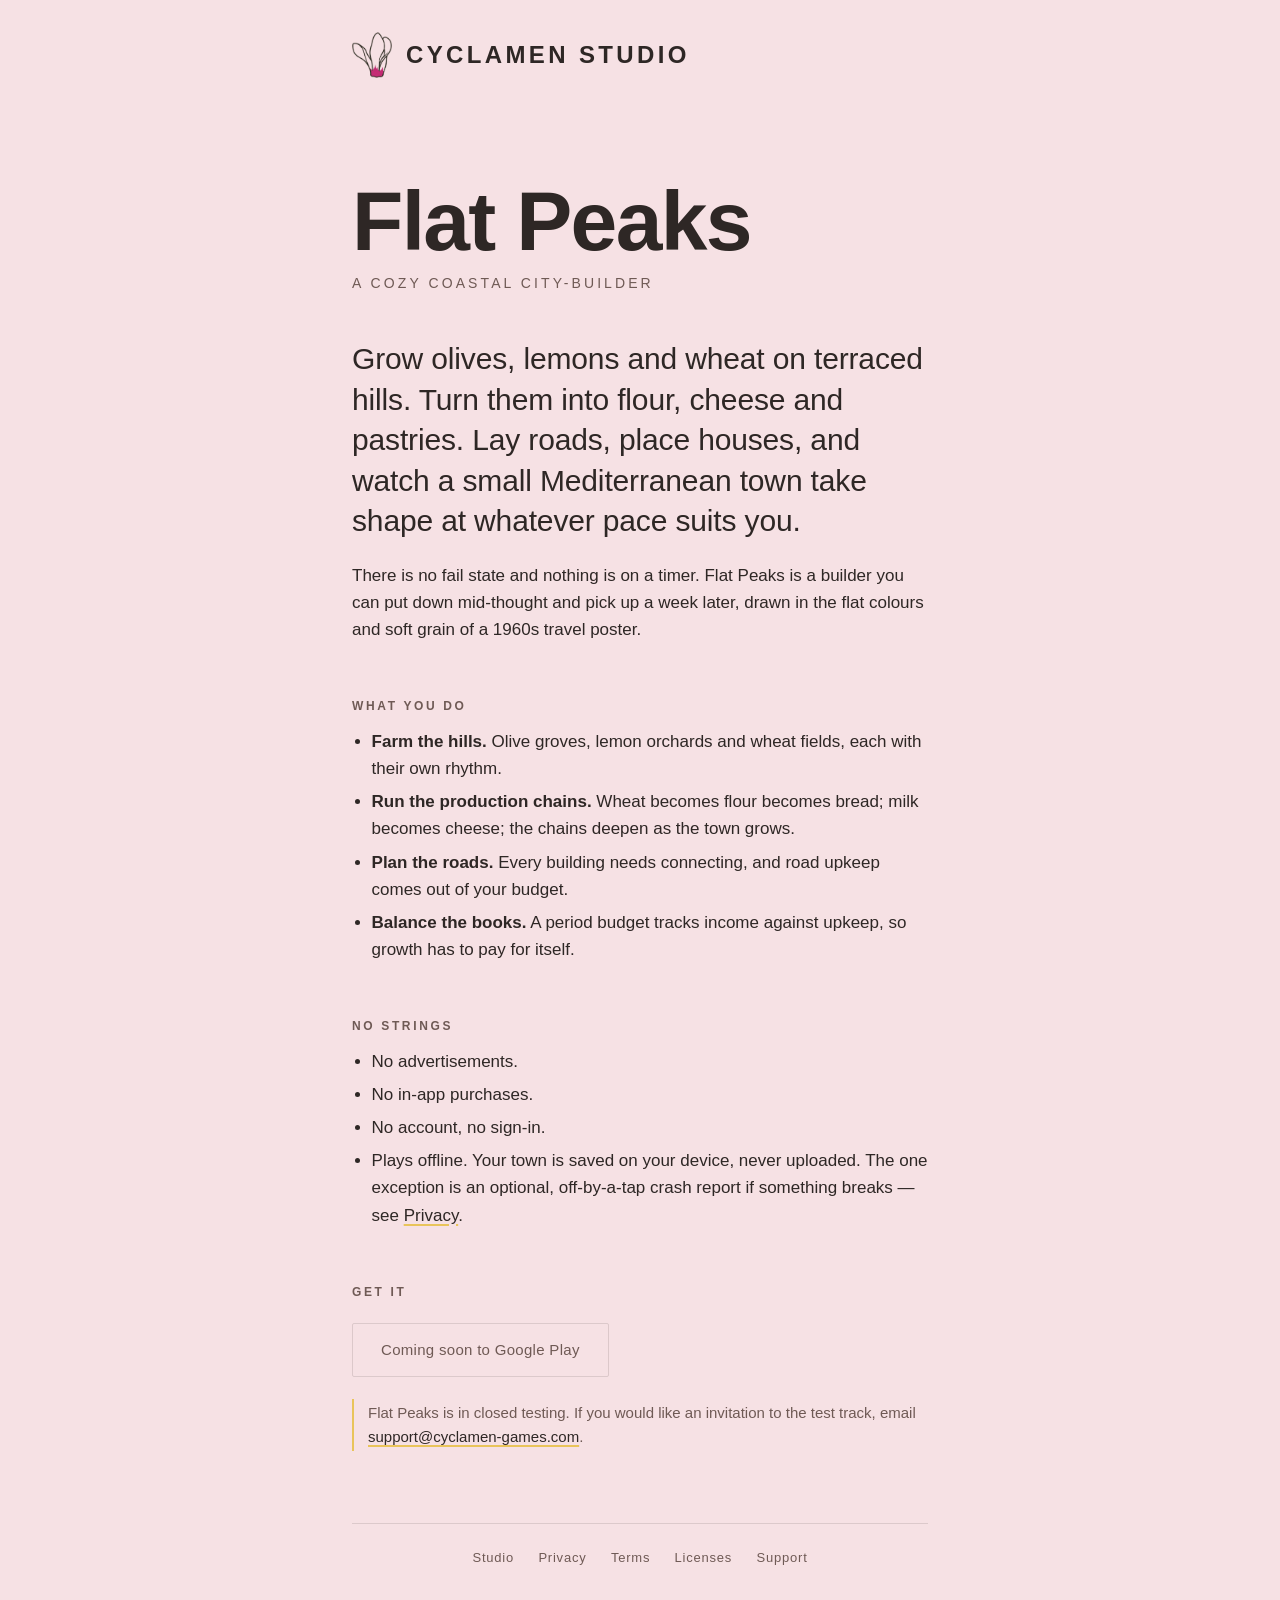
==== flat-peaks.html @ 8d291332 "Pinker dark theme and a dark-background version of the logo mark Dark paper moves from dusky rose #3" ====
<!DOCTYPE html>
<html lang="en">
<head>
<meta charset="utf-8">
<meta name="viewport" content="width=device-width, initial-scale=1">
<title>Flat Peaks | Cozy Mediterranean City-Builder</title>
<meta name="description" content="A calm Mediterranean city-builder. Grow olives and lemons, bake and press what they become, and lay out a coastal town at your own pace. No ads, no timers, plays offline.">
<meta property="og:title" content="Flat Peaks">
<meta property="og:description" content="A calm Mediterranean city-builder. No ads, no timers, plays offline.">
<meta property="og:type" content="website">
<meta property="og:url" content="https://cyclamen-games.com/flat-peaks.html">
<link rel="icon" href="/favicon.png" type="image/png">
<link rel="apple-touch-icon" href="/apple-touch-icon.png">
<link rel="stylesheet" href="style.css">
</head>
<body>

<main class="wrap">

  <header class="site-header">
    <a class="brand" href="/">
      <picture>
        <source srcset="/cyclamen-mark-dark.png" media="(prefers-color-scheme: dark)">
        <img class="brand-mark" src="/cyclamen-mark.png" alt="" width="40" height="46">
      </picture>
      <span class="brand-name">Cyclamen Studio</span>
    </a>
  </header>

  <h1 class="wordmark">Flat Peaks</h1>
  <p class="tagline">A cozy coastal city-builder</p>

  <p class="lede">
    Grow olives, lemons and wheat on terraced hills. Turn them into flour, cheese
    and pastries. Lay roads, place houses, and watch a small Mediterranean town
    take shape at whatever pace suits you.
  </p>

  <p>
    There is no fail state and nothing is on a timer. Flat Peaks is a builder you
    can put down mid-thought and pick up a week later, drawn in the flat colours
    and soft grain of a 1960s travel poster.
  </p>

  <h2>What you do</h2>
  <ul>
    <li><strong>Farm the hills.</strong> Olive groves, lemon orchards and wheat fields, each with their own rhythm.</li>
    <li><strong>Run the production chains.</strong> Wheat becomes flour becomes bread; milk becomes cheese; the chains deepen as the town grows.</li>
    <li><strong>Plan the roads.</strong> Every building needs connecting, and road upkeep comes out of your budget.</li>
    <li><strong>Balance the books.</strong> A period budget tracks income against upkeep, so growth has to pay for itself.</li>
  </ul>

  <h2>No strings</h2>
  <ul>
    <li>No advertisements.</li>
    <li>No in-app purchases.</li>
    <li>No account, no sign-in.</li>
    <li>Plays offline. Your town is saved on your device, never uploaded. The one exception is an optional, off-by-a-tap crash report if something breaks &mdash; see <a href="/privacy.html">Privacy</a>.</li>
  </ul>

  <h2>Get it</h2>
  <p>
    <span class="cta cta--soon">Coming soon to Google Play</span>
  </p>
  <p class="note">
    Flat Peaks is in closed testing. If you would like an invitation to the test
    track, email <a href="mailto:support@cyclamen-games.com">support@cyclamen-games.com</a>.
  </p>

  <hr>
  <p class="nav">
    <a href="/">Studio</a>
    <a href="/privacy.html">Privacy</a>
    <a href="/terms.html">Terms</a>
    <a href="/licenses.html">Licenses</a>
    <a href="/support.html">Support</a>
  </p>

</main>
</body>
</html>
---- style.css ----
:root {
  /* Blush paper, charcoal-brown ink, leaf green + pollen yellow accents. */
  --paper: #f6e1e4;
  --ink: #2e2725;
  --muted: #6f5a55;
  --green: #46663f;
  --yellow: #e9c45a;
  --hairline: rgba(46, 39, 37, 0.13);
  --measure: 36rem;
}

*, *::before, *::after { box-sizing: border-box; }

html { -webkit-text-size-adjust: 100%; }

::selection { background: var(--yellow); color: #2e2725; }

body {
  margin: 0;
  padding: 0 24px;
  background: var(--paper);
  color: var(--ink);
  font: 400 17px/1.6 -apple-system, BlinkMacSystemFont, "Segoe UI", "Inter",
        Helvetica, Arial, sans-serif;
  font-feature-settings: "kern", "liga";
}

/* Reading column, holds the site header + page content. */
.wrap {
  max-width: var(--measure);
  margin: 0 auto;
  padding: 32px 0 96px;
}

/* --- Persistent site header (small brand lockup, top left) --- */
.site-header {
  margin: 0 0 clamp(56px, 11vh, 96px);
}

.brand {
  display: inline-flex;
  align-items: center;
  gap: 14px;
  text-decoration: none;
  color: var(--ink);
}
.brand:hover { color: var(--green); text-decoration: none; }

.brand-mark {
  display: block;
  width: 40px;
  height: auto;
  flex-shrink: 0;
}

.brand-name {
  margin: 0;
  font-size: clamp(20px, 3.4vw, 24px);
  letter-spacing: 0.14em;
  text-transform: uppercase;
  font-weight: 700;
  line-height: 1;
}

/* --- Big page title (interior pages) --- */
.wordmark {
  margin: 0 0 10px;
  font-size: clamp(40px, 9vw, 84px);
  letter-spacing: -0.02em;
  line-height: 0.95;
  font-weight: 700;
  color: var(--ink);
}

.tagline {
  margin: 0 0 clamp(28px, 5vh, 48px);
  font-size: clamp(12px, 2.6vw, 14px);
  letter-spacing: 0.22em;
  text-transform: uppercase;
  color: var(--muted);
  font-weight: 500;
}

/* --- Body copy --- */
h2 {
  font-size: 12px;
  margin: 56px 0 14px;
  letter-spacing: 0.22em;
  text-transform: uppercase;
  color: var(--muted);
  font-weight: 600;
  line-height: 1.2;
}

p { margin: 0 0 18px; }
strong { font-weight: 600; color: var(--ink); }

a {
  color: var(--ink);
  text-decoration: underline;
  text-underline-offset: 3px;
  text-decoration-thickness: 2px;
  text-decoration-color: var(--yellow);
}
a:hover { text-decoration-color: var(--green); color: var(--green); }

ul { padding-left: 1.15em; margin: 0 0 18px; }
li { margin: 6px 0; }

.lede {
  font-size: clamp(22px, 3.2vw, 30px);
  line-height: 1.35;
  font-weight: 400;
  color: var(--ink);
  margin: 0 0 20px;
  letter-spacing: -0.005em;
}

.updated {
  font-size: 14px;
  color: var(--muted);
  margin: -6px 0 28px;
}

.cta {
  display: inline-block;
  margin: 10px 0 4px;
  padding: 14px 28px;
  background: var(--ink);
  color: var(--paper);
  text-decoration: none;
  letter-spacing: 0.02em;
  font-size: 15px;
  font-weight: 500;
  border-radius: 2px;
  border: 1px solid var(--ink);
}
.cta:hover {
  background: var(--green);
  border-color: var(--green);
  color: var(--paper);
  text-decoration: none;
}
.cta--soon {
  background: transparent;
  color: var(--muted);
  border-color: var(--hairline);
  cursor: default;
}
.cta--soon:hover {
  background: transparent;
  color: var(--muted);
  border-color: var(--hairline);
}

.note {
  color: var(--muted);
  font-size: 15px;
  border-left: 2px solid var(--yellow);
  padding: 2px 0 2px 14px;
  margin: 18px 0;
}

hr {
  border: 0;
  border-top: 1px solid var(--hairline);
  margin: 72px 0 24px;
}

/* --- Footer nav --- */
.nav {
  font-size: 13px;
  letter-spacing: 0.06em;
  text-align: center;
  color: var(--muted);
  margin: 0 0 10px;
}
.nav a {
  margin: 0 10px;
  white-space: nowrap;
  color: var(--muted);
  text-decoration: none;
}
.nav a:hover { color: var(--ink); }

.contact {
  text-align: center;
  font-size: 13px;
  color: var(--muted);
  margin: 0;
}
.contact a { color: var(--muted); text-decoration: none; }
.contact a:hover { color: var(--ink); }

/* --- Dark mode --- */
@media (prefers-color-scheme: dark) {
  :root:not([data-theme="light"]) {
    --paper: #5a2340;
    --ink: #f4e6e4;
    --muted: #c3a5a8;
    --green: #a7c793;
    --yellow: #e8c66a;
    --hairline: rgba(244, 230, 228, 0.14);
  }
  :root:not([data-theme="light"]) .cta {
    color: var(--paper);
    background: var(--ink);
    border-color: var(--ink);
  }
  :root:not([data-theme="light"]) .cta:hover {
    background: var(--green);
    border-color: var(--green);
    color: var(--paper);
  }
}
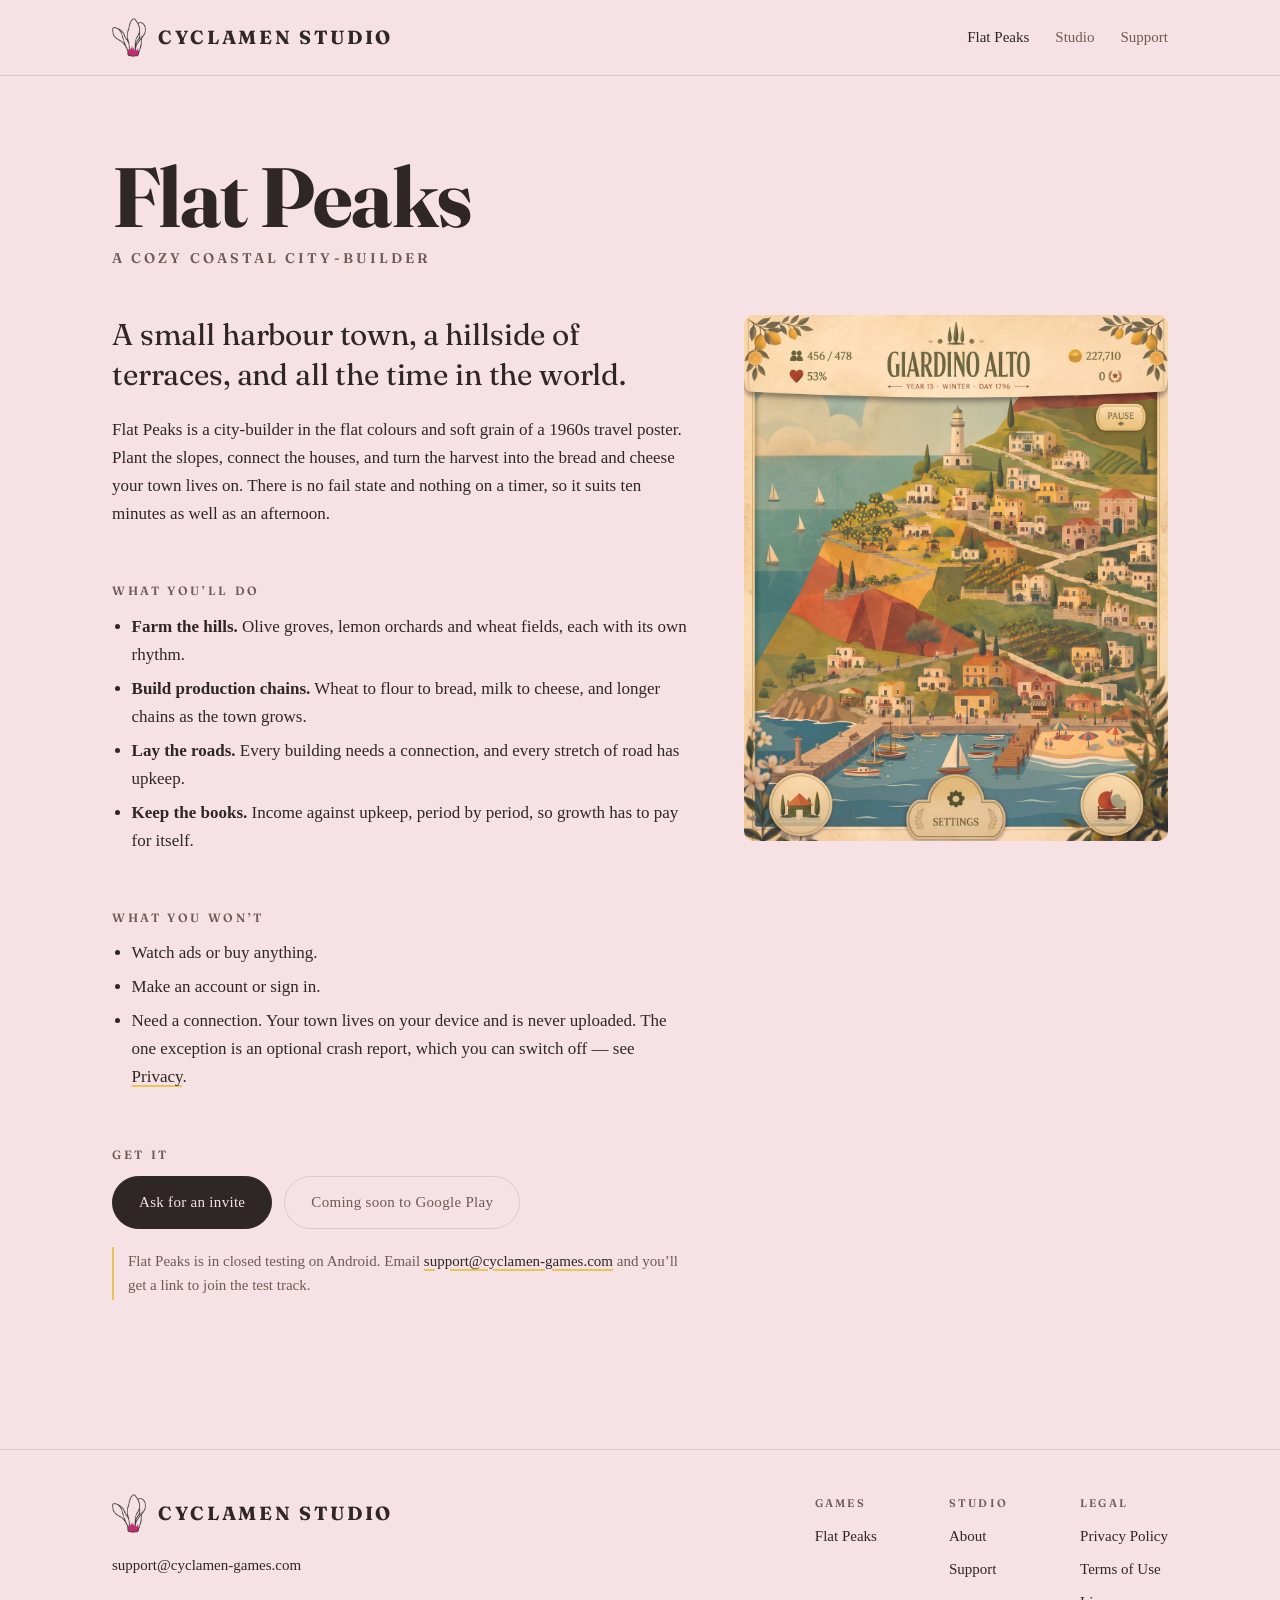
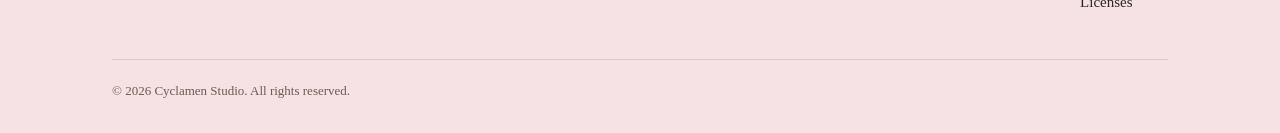
==== commit bf37a400: "Rewrite site copy and restructure around the game, Studio 42-style Home: big headline, a Flat Peaks " ====
--- a/flat-peaks.html
+++ b/flat-peaks.html
@@ -3,21 +3,22 @@
 <head>
 <meta charset="utf-8">
 <meta name="viewport" content="width=device-width, initial-scale=1">
-<title>Flat Peaks | Cozy Mediterranean City-Builder</title>
-<meta name="description" content="A calm Mediterranean city-builder. Grow olives and lemons, bake and press what they become, and lay out a coastal town at your own pace. No ads, no timers, plays offline.">
+<title>Flat Peaks | A cozy coastal city-builder</title>
+<meta name="description" content="Flat Peaks is a cozy city-builder on a Mediterranean coast. Terrace the hills, run the production chains, and grow a harbour town at your own pace. No ads, nothing to buy, plays offline.">
 <meta property="og:title" content="Flat Peaks">
-<meta property="og:description" content="A calm Mediterranean city-builder. No ads, no timers, plays offline.">
+<meta property="og:description" content="A cozy coastal city-builder in the colours of a 1960s travel poster. No ads, nothing to buy, plays offline.">
 <meta property="og:type" content="website">
 <meta property="og:url" content="https://cyclamen-games.com/flat-peaks.html">
+<meta property="og:image" content="https://cyclamen-games.com/images/flat-peaks-og.jpg">
+<meta name="twitter:card" content="summary_large_image">
 <link rel="icon" href="/favicon.png" type="image/png">
 <link rel="apple-touch-icon" href="/apple-touch-icon.png">
 <link rel="stylesheet" href="style.css">
 </head>
 <body>
 
-<main class="wrap">
-
-  <header class="site-header">
+<header class="site-header">
+  <div class="container">
     <a class="brand" href="/">
       <picture>
         <source srcset="/cyclamen-mark-dark.png" media="(prefers-color-scheme: dark)">
@@ -25,57 +26,107 @@
       </picture>
       <span class="brand-name">Cyclamen Studio</span>
     </a>
-  </header>
+    <nav class="top-nav" aria-label="Main">
+      <a href="/flat-peaks.html" aria-current="page">Flat Peaks</a>
+      <a href="/#studio">Studio</a>
+      <a href="/support.html">Support</a>
+    </nav>
+  </div>
+</header>
+
+<main class="wrap">
 
   <h1 class="wordmark">Flat Peaks</h1>
   <p class="tagline">A cozy coastal city-builder</p>
 
-  <p class="lede">
-    Grow olives, lemons and wheat on terraced hills. Turn them into flour, cheese
-    and pastries. Lay roads, place houses, and watch a small Mediterranean town
-    take shape at whatever pace suits you.
-  </p>
+  <div class="game-page">
+    <figure class="art">
+      <img src="/images/flat-peaks.jpg" width="1200" height="1490"
+           alt="A hillside town in Flat Peaks: whitewashed houses and lemon groves on terraced slopes, a lighthouse above, and a harbour with sailing boats below, drawn like a vintage travel poster.">
+    </figure>
 
-  <p>
-    There is no fail state and nothing is on a timer. Flat Peaks is a builder you
-    can put down mid-thought and pick up a week later, drawn in the flat colours
-    and soft grain of a 1960s travel poster.
-  </p>
+    <div class="copy">
+      <p class="lede">
+        A small harbour town, a hillside of terraces, and all the time in the world.
+      </p>
 
-  <h2>What you do</h2>
-  <ul>
-    <li><strong>Farm the hills.</strong> Olive groves, lemon orchards and wheat fields, each with their own rhythm.</li>
-    <li><strong>Run the production chains.</strong> Wheat becomes flour becomes bread; milk becomes cheese; the chains deepen as the town grows.</li>
-    <li><strong>Plan the roads.</strong> Every building needs connecting, and road upkeep comes out of your budget.</li>
-    <li><strong>Balance the books.</strong> A period budget tracks income against upkeep, so growth has to pay for itself.</li>
-  </ul>
+      <p>
+        Flat Peaks is a city-builder in the flat colours and soft grain of a 1960s
+        travel poster. Plant the slopes, connect the houses, and turn the harvest into
+        the bread and cheese your town lives on. There is no fail state and nothing on
+        a timer, so it suits ten minutes as well as an afternoon.
+      </p>
 
-  <h2>No strings</h2>
-  <ul>
-    <li>No advertisements.</li>
-    <li>No in-app purchases.</li>
-    <li>No account, no sign-in.</li>
-    <li>Plays offline. Your town is saved on your device, never uploaded. The one exception is an optional, off-by-a-tap crash report if something breaks &mdash; see <a href="/privacy.html">Privacy</a>.</li>
-  </ul>
+      <h2>What you&rsquo;ll do</h2>
+      <ul>
+        <li><strong>Farm the hills.</strong> Olive groves, lemon orchards and wheat fields, each with its own rhythm.</li>
+        <li><strong>Build production chains.</strong> Wheat to flour to bread, milk to cheese, and longer chains as the town grows.</li>
+        <li><strong>Lay the roads.</strong> Every building needs a connection, and every stretch of road has upkeep.</li>
+        <li><strong>Keep the books.</strong> Income against upkeep, period by period, so growth has to pay for itself.</li>
+      </ul>
 
-  <h2>Get it</h2>
-  <p>
-    <span class="cta cta--soon">Coming soon to Google Play</span>
-  </p>
-  <p class="note">
-    Flat Peaks is in closed testing. If you would like an invitation to the test
-    track, email <a href="mailto:support@cyclamen-games.com">support@cyclamen-games.com</a>.
-  </p>
+      <h2>What you won&rsquo;t</h2>
+      <ul>
+        <li>Watch ads or buy anything.</li>
+        <li>Make an account or sign in.</li>
+        <li>Need a connection. Your town lives on your device and is never uploaded. The one exception is an optional crash report, which you can switch off &mdash; see <a href="/privacy.html">Privacy</a>.</li>
+      </ul>
 
-  <hr>
-  <p class="nav">
-    <a href="/">Studio</a>
-    <a href="/privacy.html">Privacy</a>
-    <a href="/terms.html">Terms</a>
-    <a href="/licenses.html">Licenses</a>
-    <a href="/support.html">Support</a>
-  </p>
+      <h2>Get it</h2>
+      <p class="actions">
+        <a class="cta" href="mailto:support@cyclamen-games.com?subject=Flat%20Peaks%20test%20invite">Ask for an invite</a>
+        <span class="cta cta--soon">Coming soon to Google Play</span>
+      </p>
+      <p class="note">
+        Flat Peaks is in closed testing on Android. Email
+        <a href="mailto:support@cyclamen-games.com">support@cyclamen-games.com</a>
+        and you&rsquo;ll get a link to join the test track.
+      </p>
+
+    </div>
+  </div>
 
 </main>
+
+<footer class="site-footer">
+  <div class="container footer-top">
+    <div class="footer-brand">
+      <a class="brand" href="/">
+        <picture>
+          <source srcset="/cyclamen-mark-dark.png" media="(prefers-color-scheme: dark)">
+          <img class="brand-mark" src="/cyclamen-mark.png" alt="" width="40" height="46">
+        </picture>
+        <span class="brand-name">Cyclamen Studio</span>
+      </a>
+      <p><a href="mailto:support@cyclamen-games.com">support@cyclamen-games.com</a></p>
+    </div>
+    <div class="footer-cols">
+      <div>
+        <h4>Games</h4>
+        <ul>
+          <li><a href="/flat-peaks.html">Flat Peaks</a></li>
+        </ul>
+      </div>
+      <div>
+        <h4>Studio</h4>
+        <ul>
+          <li><a href="/#studio">About</a></li>
+          <li><a href="/support.html">Support</a></li>
+        </ul>
+      </div>
+      <div>
+        <h4>Legal</h4>
+        <ul>
+          <li><a href="/privacy.html">Privacy Policy</a></li>
+          <li><a href="/terms.html">Terms of Use</a></li>
+          <li><a href="/licenses.html">Licenses</a></li>
+        </ul>
+      </div>
+    </div>
+  </div>
+  <div class="container footer-bottom">
+    <p>&copy; 2026 Cyclamen Studio. All rights reserved.</p>
+  </div>
+</footer>
 </body>
 </html>
--- a/style.css
+++ b/style.css
@@ -1,46 +1,96 @@
+/* Self-hosted (SIL OFL, see fonts/): Fraunces for display, Libre Caslon Text for reading. */
+@font-face {
+  font-family: "Fraunces";
+  src: url("/fonts/fraunces-latin.woff2") format("woff2");
+  font-weight: 400 700;
+  font-style: normal;
+  font-display: swap;
+}
+@font-face {
+  font-family: "Fraunces";
+  src: url("/fonts/fraunces-italic-latin.woff2") format("woff2");
+  font-weight: 400 700;
+  font-style: italic;
+  font-display: swap;
+}
+@font-face {
+  font-family: "Libre Caslon Text";
+  src: url("/fonts/libre-caslon-text-400-latin.woff2") format("woff2");
+  font-weight: 400;
+  font-style: normal;
+  font-display: swap;
+}
+@font-face {
+  font-family: "Libre Caslon Text";
+  src: url("/fonts/libre-caslon-text-700-latin.woff2") format("woff2");
+  font-weight: 700;
+  font-style: normal;
+  font-display: swap;
+}
+
 :root {
   /* Blush paper, charcoal-brown ink, leaf green + pollen yellow accents. */
   --paper: #f6e1e4;
+  --band: #f0d2d8;
   --ink: #2e2725;
   --muted: #6f5a55;
   --green: #46663f;
   --yellow: #e9c45a;
   --hairline: rgba(46, 39, 37, 0.13);
+  /* The game card stays dark in both themes, like a framed print. */
+  --card: #2e2725;
+  --card-ink: #f6e1e4;
+  --card-muted: #cdb5b3;
+  --card-line: rgba(246, 225, 228, 0.28);
+  --page: 66rem;
   --measure: 36rem;
+  --display: "Fraunces", Georgia, "Times New Roman", serif;
+  --text: "Libre Caslon Text", Georgia, "Times New Roman", serif;
 }
 
 *, *::before, *::after { box-sizing: border-box; }
 
-html { -webkit-text-size-adjust: 100%; }
+html { -webkit-text-size-adjust: 100%; scroll-behavior: smooth; }
 
 ::selection { background: var(--yellow); color: #2e2725; }
 
 body {
   margin: 0;
-  padding: 0 24px;
   background: var(--paper);
   color: var(--ink);
-  font: 400 17px/1.6 -apple-system, BlinkMacSystemFont, "Segoe UI", "Inter",
-        Helvetica, Arial, sans-serif;
-  font-feature-settings: "kern", "liga";
-}
-
-/* Reading column, holds the site header + page content. */
+  font: 400 17px/1.65 var(--text);
+  font-feature-settings: "kern", "liga", "onum";
+}
+
+img { max-width: 100%; height: auto; }
+
+/* Page-width container; text pages keep their children to a reading measure. */
+.container,
 .wrap {
-  max-width: var(--measure);
+  max-width: calc(var(--page) + 48px);
   margin: 0 auto;
-  padding: 32px 0 96px;
-}
-
-/* --- Persistent site header (small brand lockup, top left) --- */
-.site-header {
-  margin: 0 0 clamp(56px, 11vh, 96px);
+  padding-left: 24px;
+  padding-right: 24px;
+}
+.wrap { padding-top: clamp(48px, 9vh, 88px); padding-bottom: 32px; }
+.wrap > * { max-width: var(--measure); }
+
+/* --- Site header: brand left, nav right --- */
+.site-header { border-bottom: 1px solid var(--hairline); }
+.site-header .container {
+  display: flex;
+  flex-wrap: wrap;
+  align-items: center;
+  justify-content: space-between;
+  gap: 12px 24px;
+  padding-top: 18px;
+  padding-bottom: 18px;
 }
 
 .brand {
   display: inline-flex;
   align-items: center;
-  gap: 14px;
+  gap: 12px;
   text-decoration: none;
   color: var(--ink);
 }
@@ -48,22 +98,168 @@
 
 .brand-mark {
   display: block;
-  width: 40px;
+  width: 34px;
   height: auto;
   flex-shrink: 0;
 }
 
 .brand-name {
   margin: 0;
-  font-size: clamp(20px, 3.4vw, 24px);
+  font-family: var(--display);
+  font-size: 19px;
   letter-spacing: 0.14em;
   text-transform: uppercase;
   font-weight: 700;
   line-height: 1;
 }
 
+.top-nav {
+  display: flex;
+  flex-wrap: wrap;
+  gap: 4px 26px;
+  font-size: 15px;
+}
+.top-nav a { color: var(--muted); text-decoration: none; }
+.top-nav a:hover,
+.top-nav a[aria-current="page"] { color: var(--ink); }
+
+/* --- Home: hero --- */
+.hero {
+  padding-top: clamp(64px, 13vh, 128px);
+  padding-bottom: clamp(56px, 10vh, 104px);
+}
+.hero h1 {
+  margin: 0;
+  max-width: 17ch;
+  font-family: var(--display);
+  font-weight: 400;
+  font-size: clamp(44px, 7.4vw, 92px);
+  line-height: 1.02;
+  letter-spacing: -0.02em;
+}
+.hero em { font-style: italic; color: var(--green); }
+
+/* --- Section heads --- */
+.section-head {
+  display: flex;
+  align-items: baseline;
+  justify-content: space-between;
+  border-top: 1px solid var(--ink);
+  padding-top: 16px;
+  margin-bottom: 28px;
+}
+.section-head h2 { margin: 0; }
+.section-head .count {
+  font-family: var(--display);
+  font-size: 22px;
+  color: var(--muted);
+}
+
+h2.section-title {
+  margin: 0 0 18px;
+  font-family: var(--display);
+  font-weight: 400;
+  font-size: clamp(32px, 4.4vw, 46px);
+  line-height: 1.1;
+  letter-spacing: -0.01em;
+  text-transform: none;
+  color: var(--ink);
+}
+
+/* --- Game card --- */
+.game-card {
+  display: grid;
+  grid-template-columns: minmax(0, 1.25fr) minmax(0, 1fr);
+  background: var(--card);
+  color: var(--card-ink);
+  border-radius: 14px;
+  overflow: hidden;
+}
+.game-art { display: block; min-height: 100%; }
+.game-art img {
+  display: block;
+  width: 100%;
+  height: 100%;
+  object-fit: cover;
+}
+.game-body {
+  padding: clamp(24px, 3.4vw, 40px);
+  display: flex;
+  flex-direction: column;
+  justify-content: center;
+}
+.game-title {
+  display: flex;
+  flex-wrap: wrap;
+  align-items: center;
+  justify-content: space-between;
+  gap: 10px 16px;
+  margin-bottom: 14px;
+}
+.game-title h3 {
+  margin: 0;
+  font-family: var(--display);
+  font-weight: 500;
+  font-size: clamp(30px, 3.6vw, 40px);
+  line-height: 1;
+  color: var(--card-ink);
+}
+.game-body p { margin: 0 0 14px; }
+.game-meta {
+  font-size: 14px;
+  color: var(--card-muted);
+}
+.game-body .actions { margin: 14px 0 0; }
+
+.badge {
+  display: inline-block;
+  padding: 5px 12px 4px;
+  border-radius: 999px;
+  background: var(--yellow);
+  color: #2e2725;
+  font-family: var(--display);
+  font-size: 11px;
+  font-weight: 600;
+  letter-spacing: 0.16em;
+  text-transform: uppercase;
+  white-space: nowrap;
+}
+
+/* --- Studio band --- */
+.band {
+  background: var(--band);
+  margin-top: clamp(72px, 12vh, 120px);
+  padding: clamp(56px, 10vh, 104px) 0;
+}
+.split {
+  display: grid;
+  grid-template-columns: minmax(0, 1fr) minmax(0, 1fr);
+  gap: 24px 48px;
+}
+.split p { margin: 0 0 18px; }
+
+/* --- Contact blocks --- */
+.contacts {
+  display: grid;
+  grid-template-columns: repeat(3, minmax(0, 1fr));
+  gap: 32px 40px;
+  padding-top: clamp(64px, 11vh, 112px);
+  padding-bottom: clamp(24px, 4vh, 40px);
+}
+.contacts > div { border-top: 1px solid var(--ink); padding-top: 18px; }
+.contacts h3 {
+  margin: 0 0 8px;
+  font-family: var(--display);
+  font-weight: 400;
+  font-size: 26px;
+  line-height: 1.15;
+}
+.contacts p { margin: 0 0 14px; font-size: 16px; color: var(--muted); }
+.contacts .link { font-size: 16px; }
+
 /* --- Big page title (interior pages) --- */
 .wordmark {
+  font-family: var(--display);
   margin: 0 0 10px;
   font-size: clamp(40px, 9vw, 84px);
   letter-spacing: -0.02em;
@@ -73,16 +269,43 @@
 }
 
 .tagline {
+  font-family: var(--display);
   margin: 0 0 clamp(28px, 5vh, 48px);
   font-size: clamp(12px, 2.6vw, 14px);
   letter-spacing: 0.22em;
   text-transform: uppercase;
   color: var(--muted);
-  font-weight: 500;
+  font-weight: 600;
+}
+
+/* Game page: copy beside the artwork on wide screens, artwork first on narrow. */
+.wrap > .game-page { max-width: none; }
+.game-page .copy { max-width: var(--measure); }
+.art { margin: 0 0 clamp(32px, 6vh, 56px); }
+.art img {
+  display: block;
+  width: 100%;
+  border-radius: 10px;
+}
+@media (min-width: 900px) {
+  .game-page {
+    display: grid;
+    grid-template-columns: minmax(0, var(--measure)) minmax(0, 1fr);
+    gap: 56px;
+    align-items: start;
+  }
+  .game-page .art {
+    grid-column: 2;
+    grid-row: 1;
+    position: sticky;
+    top: 24px;
+  }
+  .game-page .copy { grid-column: 1; grid-row: 1; }
 }
 
 /* --- Body copy --- */
 h2 {
+  font-family: var(--display);
   font-size: 12px;
   margin: 56px 0 14px;
   letter-spacing: 0.22em;
@@ -93,7 +316,7 @@
 }
 
 p { margin: 0 0 18px; }
-strong { font-weight: 600; color: var(--ink); }
+strong { font-weight: 700; color: var(--ink); }
 
 a {
   color: var(--ink);
@@ -108,6 +331,7 @@
 li { margin: 6px 0; }
 
 .lede {
+  font-family: var(--display);
   font-size: clamp(22px, 3.2vw, 30px);
   line-height: 1.35;
   font-weight: 400;
@@ -122,35 +346,51 @@
   margin: -6px 0 28px;
 }
 
+/* --- Buttons --- */
+.actions { display: flex; flex-wrap: wrap; gap: 12px; }
+
 .cta {
   display: inline-block;
   margin: 10px 0 4px;
-  padding: 14px 28px;
+  padding: 13px 26px;
   background: var(--ink);
   color: var(--paper);
   text-decoration: none;
   letter-spacing: 0.02em;
   font-size: 15px;
-  font-weight: 500;
-  border-radius: 2px;
+  border-radius: 999px;
   border: 1px solid var(--ink);
 }
+.actions .cta { margin: 0; }
 .cta:hover {
   background: var(--green);
   border-color: var(--green);
   color: var(--paper);
   text-decoration: none;
 }
-.cta--soon {
+.cta--soon,
+.cta--soon:hover {
   background: transparent;
   color: var(--muted);
   border-color: var(--hairline);
   cursor: default;
 }
-.cta--soon:hover {
+
+/* Buttons on the dark game card. */
+.game-card .cta {
+  background: var(--yellow);
+  border-color: var(--yellow);
+  color: #2e2725;
+}
+.game-card .cta--ghost {
   background: transparent;
-  color: var(--muted);
-  border-color: var(--hairline);
+  border-color: var(--card-line);
+  color: var(--card-ink);
+}
+.game-card .cta:hover {
+  background: #a7c793;
+  border-color: #a7c793;
+  color: #2e2725;
 }
 
 .note {
@@ -161,55 +401,68 @@
   margin: 18px 0;
 }
 
-hr {
-  border: 0;
+/* --- Site footer --- */
+.site-footer {
   border-top: 1px solid var(--hairline);
-  margin: 72px 0 24px;
-}
-
-/* --- Footer nav --- */
-.nav {
+  margin-top: clamp(64px, 11vh, 112px);
+  font-size: 15px;
+}
+.footer-top {
+  display: flex;
+  flex-wrap: wrap;
+  justify-content: space-between;
+  gap: 32px 48px;
+  padding-top: 44px;
+  padding-bottom: 36px;
+}
+.footer-brand p { margin: 12px 0 0; }
+.footer-cols {
+  display: flex;
+  flex-wrap: wrap;
+  gap: 28px 72px;
+}
+.footer-cols h4 {
+  margin: 0 0 12px;
+  font-family: var(--display);
+  font-size: 11px;
+  font-weight: 600;
+  letter-spacing: 0.2em;
+  text-transform: uppercase;
+  color: var(--muted);
+}
+.footer-cols ul { list-style: none; padding: 0; margin: 0; }
+.footer-cols li { margin: 0 0 8px; }
+.site-footer a { color: var(--ink); text-decoration: none; }
+.site-footer a:hover { color: var(--green); }
+.footer-bottom {
+  padding-bottom: 32px;
   font-size: 13px;
-  letter-spacing: 0.06em;
-  text-align: center;
-  color: var(--muted);
-  margin: 0 0 10px;
-}
-.nav a {
-  margin: 0 10px;
-  white-space: nowrap;
-  color: var(--muted);
-  text-decoration: none;
-}
-.nav a:hover { color: var(--ink); }
-
-.contact {
-  text-align: center;
-  font-size: 13px;
-  color: var(--muted);
+  color: var(--muted);
+}
+.footer-bottom p {
   margin: 0;
-}
-.contact a { color: var(--muted); text-decoration: none; }
-.contact a:hover { color: var(--ink); }
+  border-top: 1px solid var(--hairline);
+  padding-top: 20px;
+}
+
+/* --- Narrow screens --- */
+@media (max-width: 760px) {
+  .game-card,
+  .split,
+  .contacts { grid-template-columns: minmax(0, 1fr); }
+  .game-art img { aspect-ratio: 16 / 10; height: auto; }
+}
 
 /* --- Dark mode --- */
 @media (prefers-color-scheme: dark) {
   :root:not([data-theme="light"]) {
     --paper: #5a2340;
+    --band: #4c1c36;
     --ink: #f4e6e4;
     --muted: #c3a5a8;
     --green: #a7c793;
     --yellow: #e8c66a;
     --hairline: rgba(244, 230, 228, 0.14);
+    --card: #34121f;
   }
-  :root:not([data-theme="light"]) .cta {
-    color: var(--paper);
-    background: var(--ink);
-    border-color: var(--ink);
-  }
-  :root:not([data-theme="light"]) .cta:hover {
-    background: var(--green);
-    border-color: var(--green);
-    color: var(--paper);
-  }
-}
+}
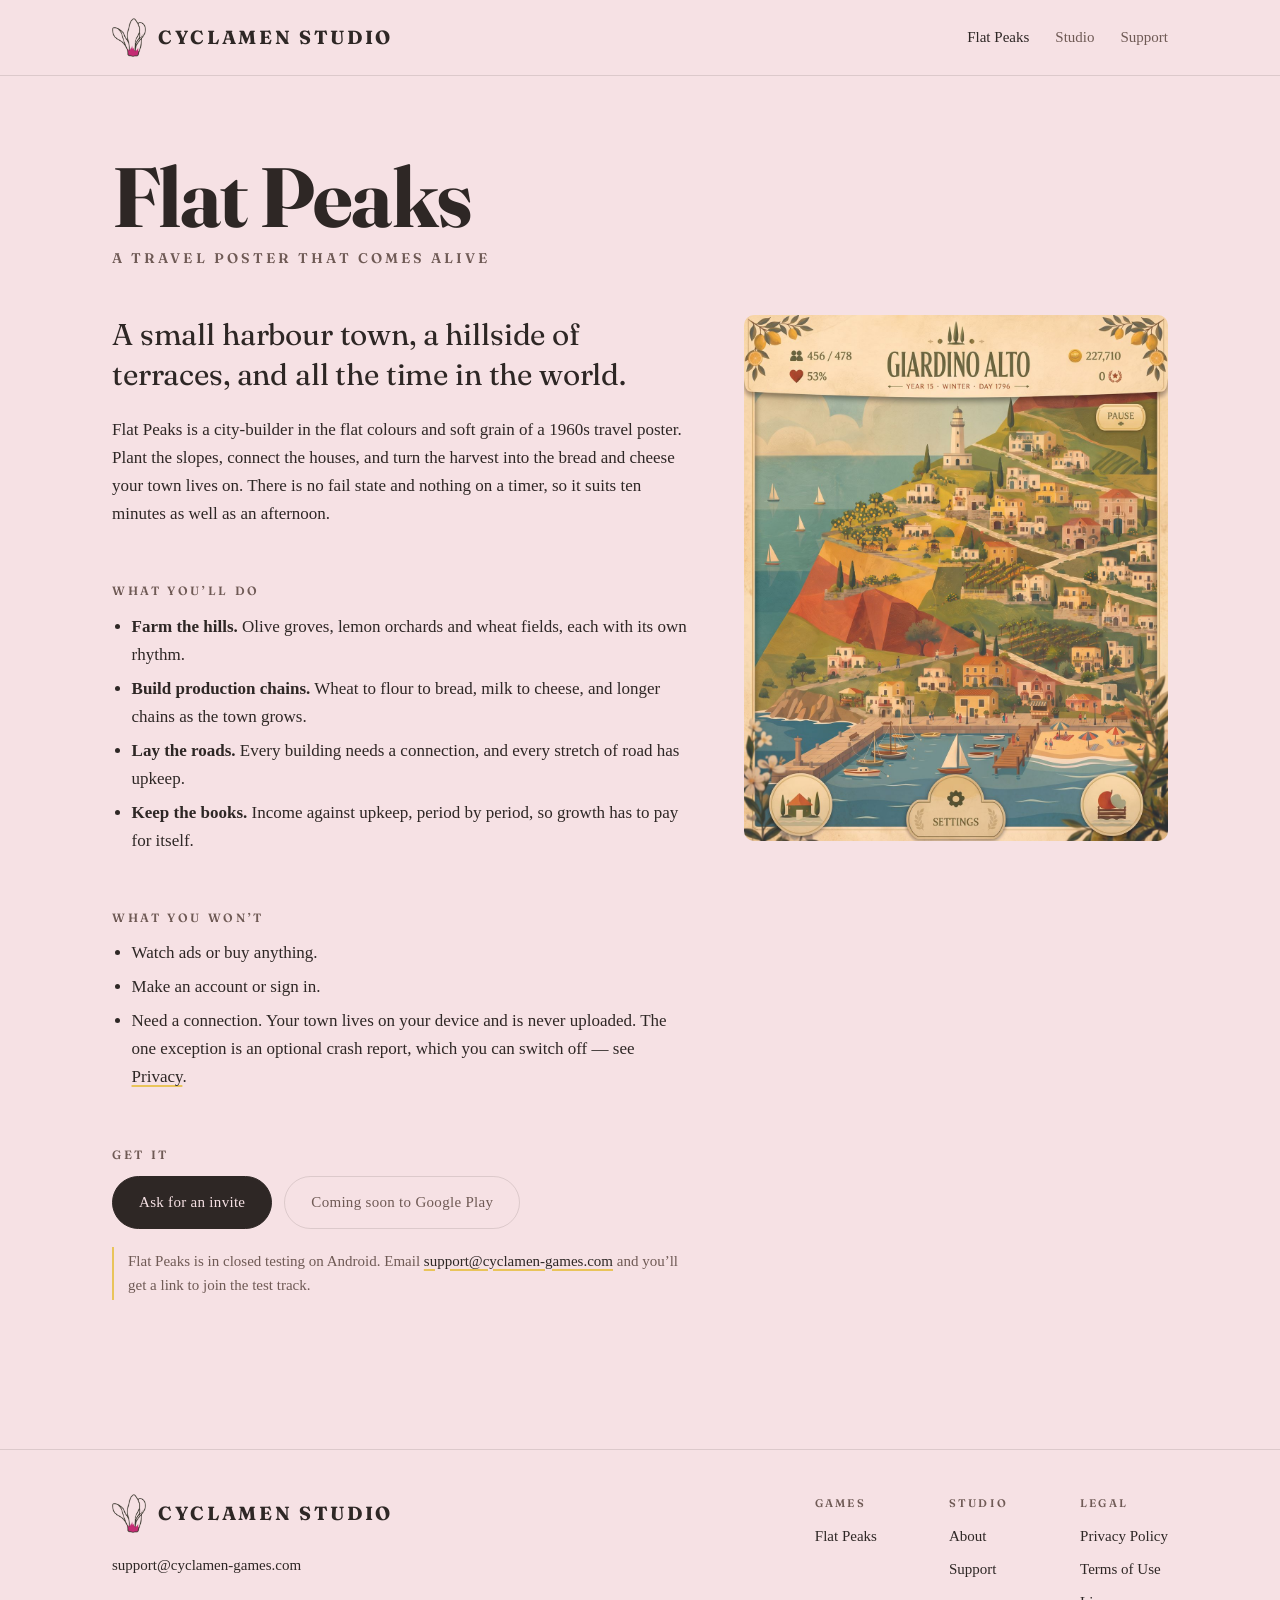
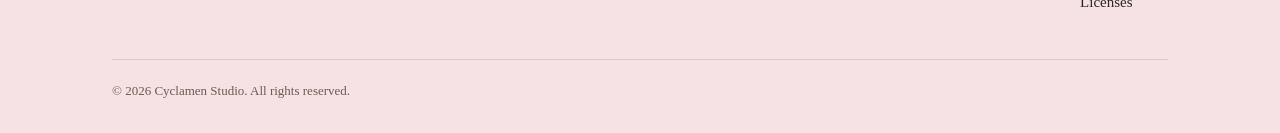
==== commit a3a26073: "Flat Peaks page: new title, description and tagline Co-Authored-By: Claude Opus 5.5 <noreply@anthrop" ====
--- a/flat-peaks.html
+++ b/flat-peaks.html
@@ -3,10 +3,10 @@
 <head>
 <meta charset="utf-8">
 <meta name="viewport" content="width=device-width, initial-scale=1">
-<title>Flat Peaks | A cozy coastal city-builder</title>
-<meta name="description" content="Flat Peaks is a cozy city-builder on a Mediterranean coast. Terrace the hills, run the production chains, and grow a harbour town at your own pace. No ads, nothing to buy, plays offline.">
+<title>Flat Peaks | Cyclamen Studio</title>
+<meta name="description" content="A coastal getaway you build. A 1960s travel poster that comes alive as you draw roads, farm and trade. No ads, no timers. Offline.">
 <meta property="og:title" content="Flat Peaks">
-<meta property="og:description" content="A cozy coastal city-builder in the colours of a 1960s travel poster. No ads, nothing to buy, plays offline.">
+<meta property="og:description" content="A coastal getaway you build. A 1960s travel poster that comes alive as you draw roads, farm and trade. No ads, no timers. Offline.">
 <meta property="og:type" content="website">
 <meta property="og:url" content="https://cyclamen-games.com/flat-peaks.html">
 <meta property="og:image" content="https://cyclamen-games.com/images/flat-peaks-og.jpg">
@@ -37,7 +37,7 @@
 <main class="wrap">
 
   <h1 class="wordmark">Flat Peaks</h1>
-  <p class="tagline">A cozy coastal city-builder</p>
+  <p class="tagline">A travel poster that comes alive</p>
 
   <div class="game-page">
     <figure class="art">
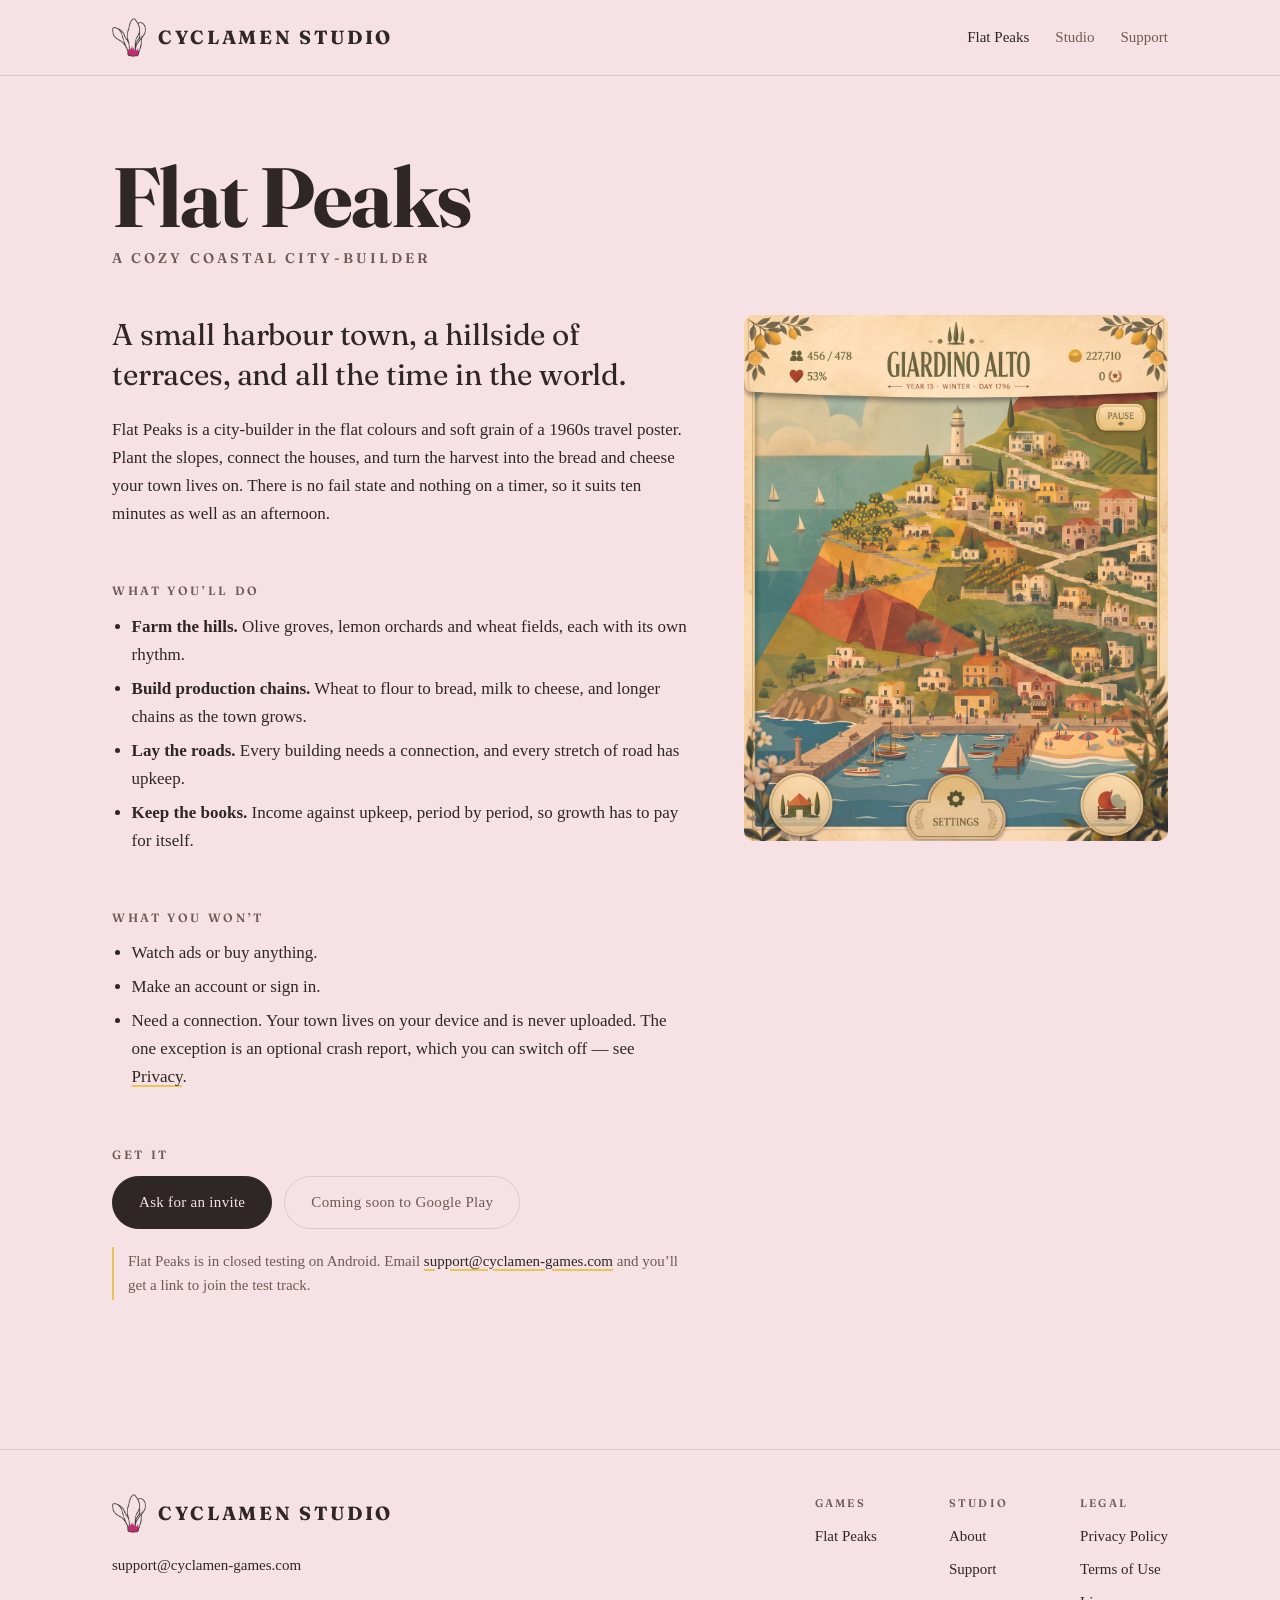
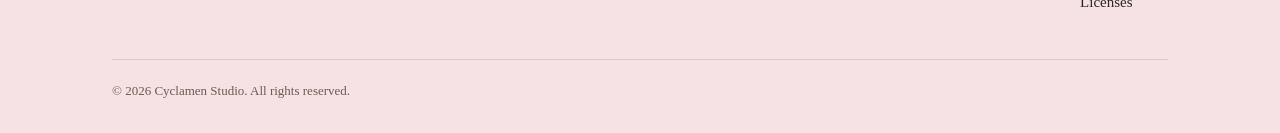
==== commit 4f580420: "Merge pull request #6 from litvak/ccr-320437b8-ha6ny2 Rewrite site copy and restructure around Flat " ====
--- a/flat-peaks.html
+++ b/flat-peaks.html
@@ -3,10 +3,10 @@
 <head>
 <meta charset="utf-8">
 <meta name="viewport" content="width=device-width, initial-scale=1">
-<title>Flat Peaks | Cyclamen Studio</title>
-<meta name="description" content="A coastal getaway you build. A 1960s travel poster that comes alive as you draw roads, farm and trade. No ads, no timers. Offline.">
+<title>Flat Peaks | A cozy coastal city-builder</title>
+<meta name="description" content="Flat Peaks is a cozy city-builder on a Mediterranean coast. Terrace the hills, run the production chains, and grow a harbour town at your own pace. No ads, nothing to buy, plays offline.">
 <meta property="og:title" content="Flat Peaks">
-<meta property="og:description" content="A coastal getaway you build. A 1960s travel poster that comes alive as you draw roads, farm and trade. No ads, no timers. Offline.">
+<meta property="og:description" content="A cozy coastal city-builder in the colours of a 1960s travel poster. No ads, nothing to buy, plays offline.">
 <meta property="og:type" content="website">
 <meta property="og:url" content="https://cyclamen-games.com/flat-peaks.html">
 <meta property="og:image" content="https://cyclamen-games.com/images/flat-peaks-og.jpg">
@@ -37,7 +37,7 @@
 <main class="wrap">
 
   <h1 class="wordmark">Flat Peaks</h1>
-  <p class="tagline">A travel poster that comes alive</p>
+  <p class="tagline">A cozy coastal city-builder</p>
 
   <div class="game-page">
     <figure class="art">
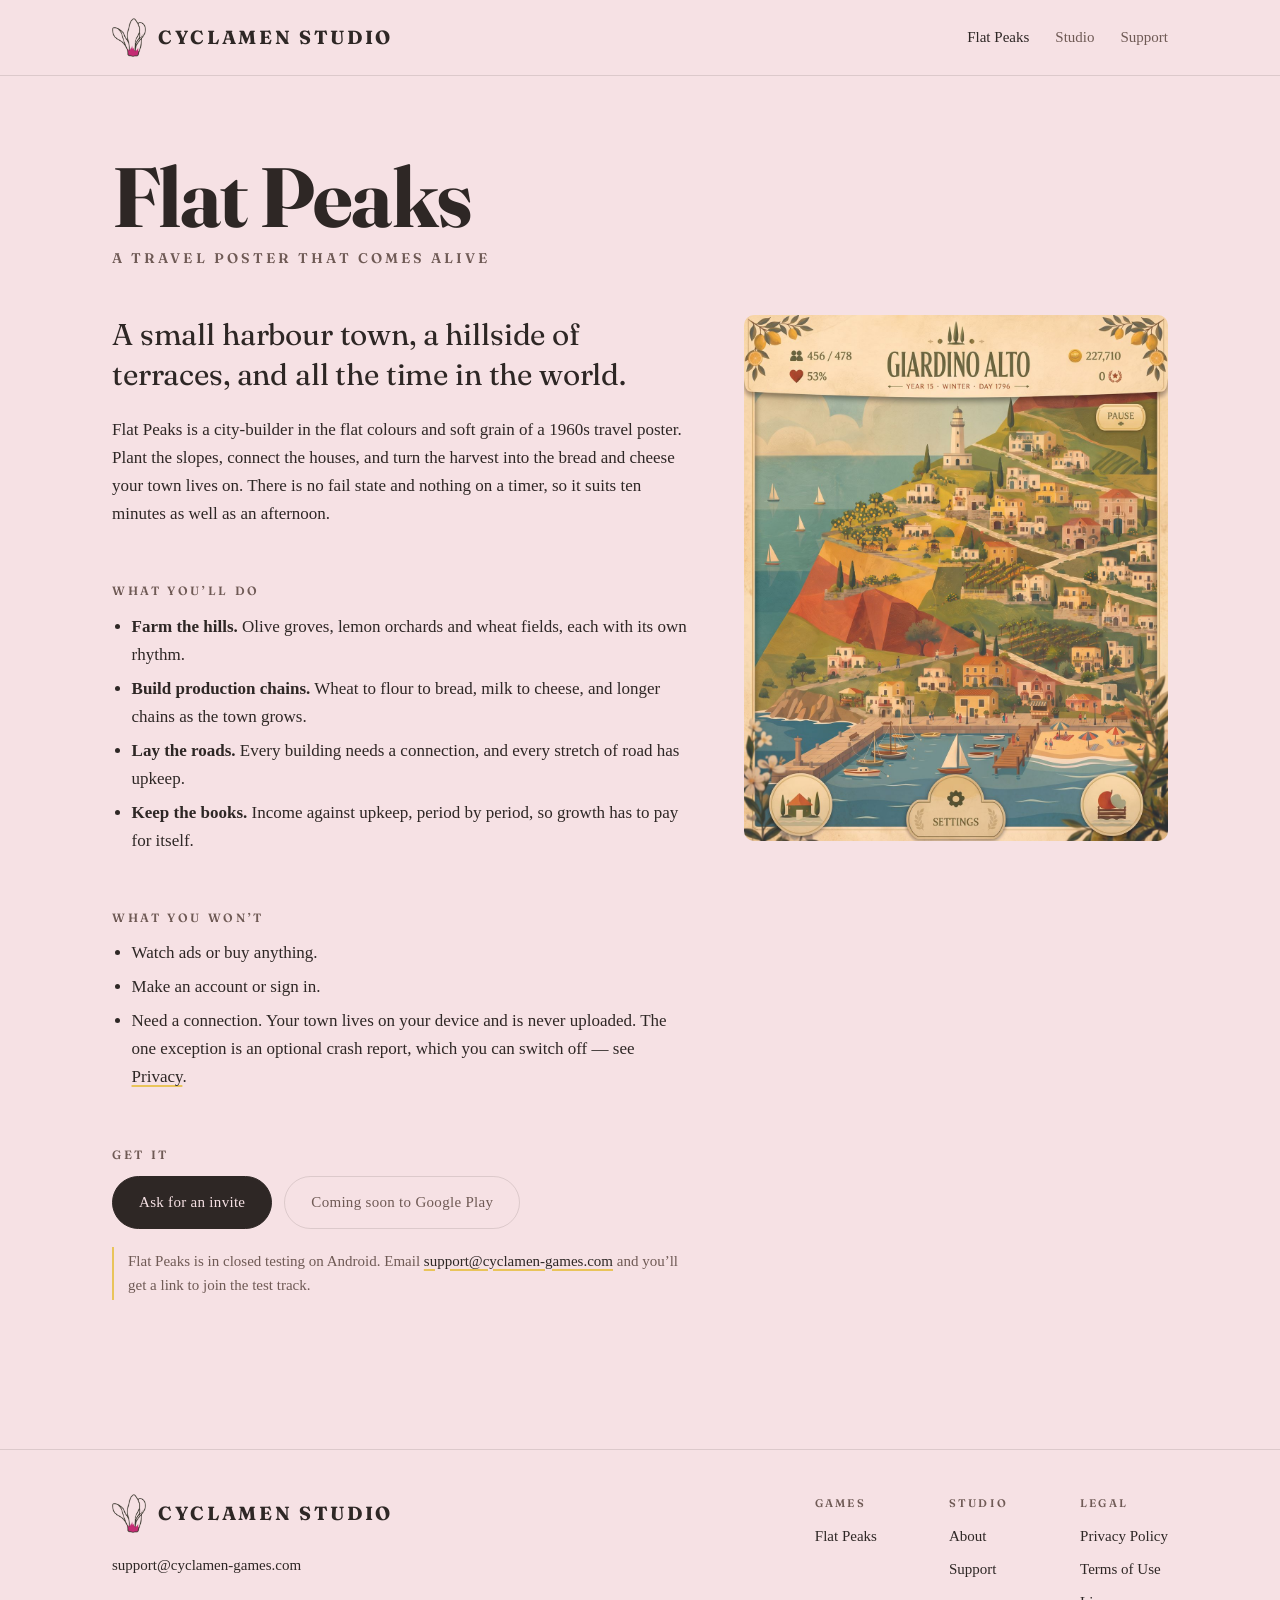
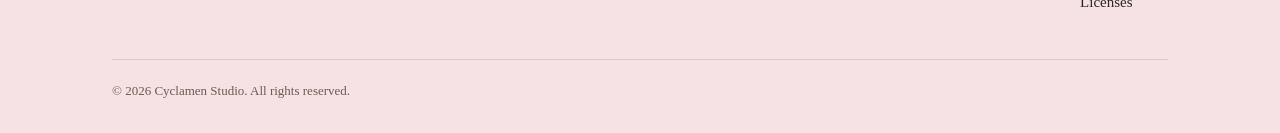
==== commit 9371b697: "Merge pull request #7 from litvak/ccr-320437b8-ha6ny2-flat-peaks-copy Flat Peaks page: new title, de" ====
--- a/flat-peaks.html
+++ b/flat-peaks.html
@@ -3,10 +3,10 @@
 <head>
 <meta charset="utf-8">
 <meta name="viewport" content="width=device-width, initial-scale=1">
-<title>Flat Peaks | A cozy coastal city-builder</title>
-<meta name="description" content="Flat Peaks is a cozy city-builder on a Mediterranean coast. Terrace the hills, run the production chains, and grow a harbour town at your own pace. No ads, nothing to buy, plays offline.">
+<title>Flat Peaks | Cyclamen Studio</title>
+<meta name="description" content="A coastal getaway you build. A 1960s travel poster that comes alive as you draw roads, farm and trade. No ads, no timers. Offline.">
 <meta property="og:title" content="Flat Peaks">
-<meta property="og:description" content="A cozy coastal city-builder in the colours of a 1960s travel poster. No ads, nothing to buy, plays offline.">
+<meta property="og:description" content="A coastal getaway you build. A 1960s travel poster that comes alive as you draw roads, farm and trade. No ads, no timers. Offline.">
 <meta property="og:type" content="website">
 <meta property="og:url" content="https://cyclamen-games.com/flat-peaks.html">
 <meta property="og:image" content="https://cyclamen-games.com/images/flat-peaks-og.jpg">
@@ -37,7 +37,7 @@
 <main class="wrap">
 
   <h1 class="wordmark">Flat Peaks</h1>
-  <p class="tagline">A cozy coastal city-builder</p>
+  <p class="tagline">A travel poster that comes alive</p>
 
   <div class="game-page">
     <figure class="art">
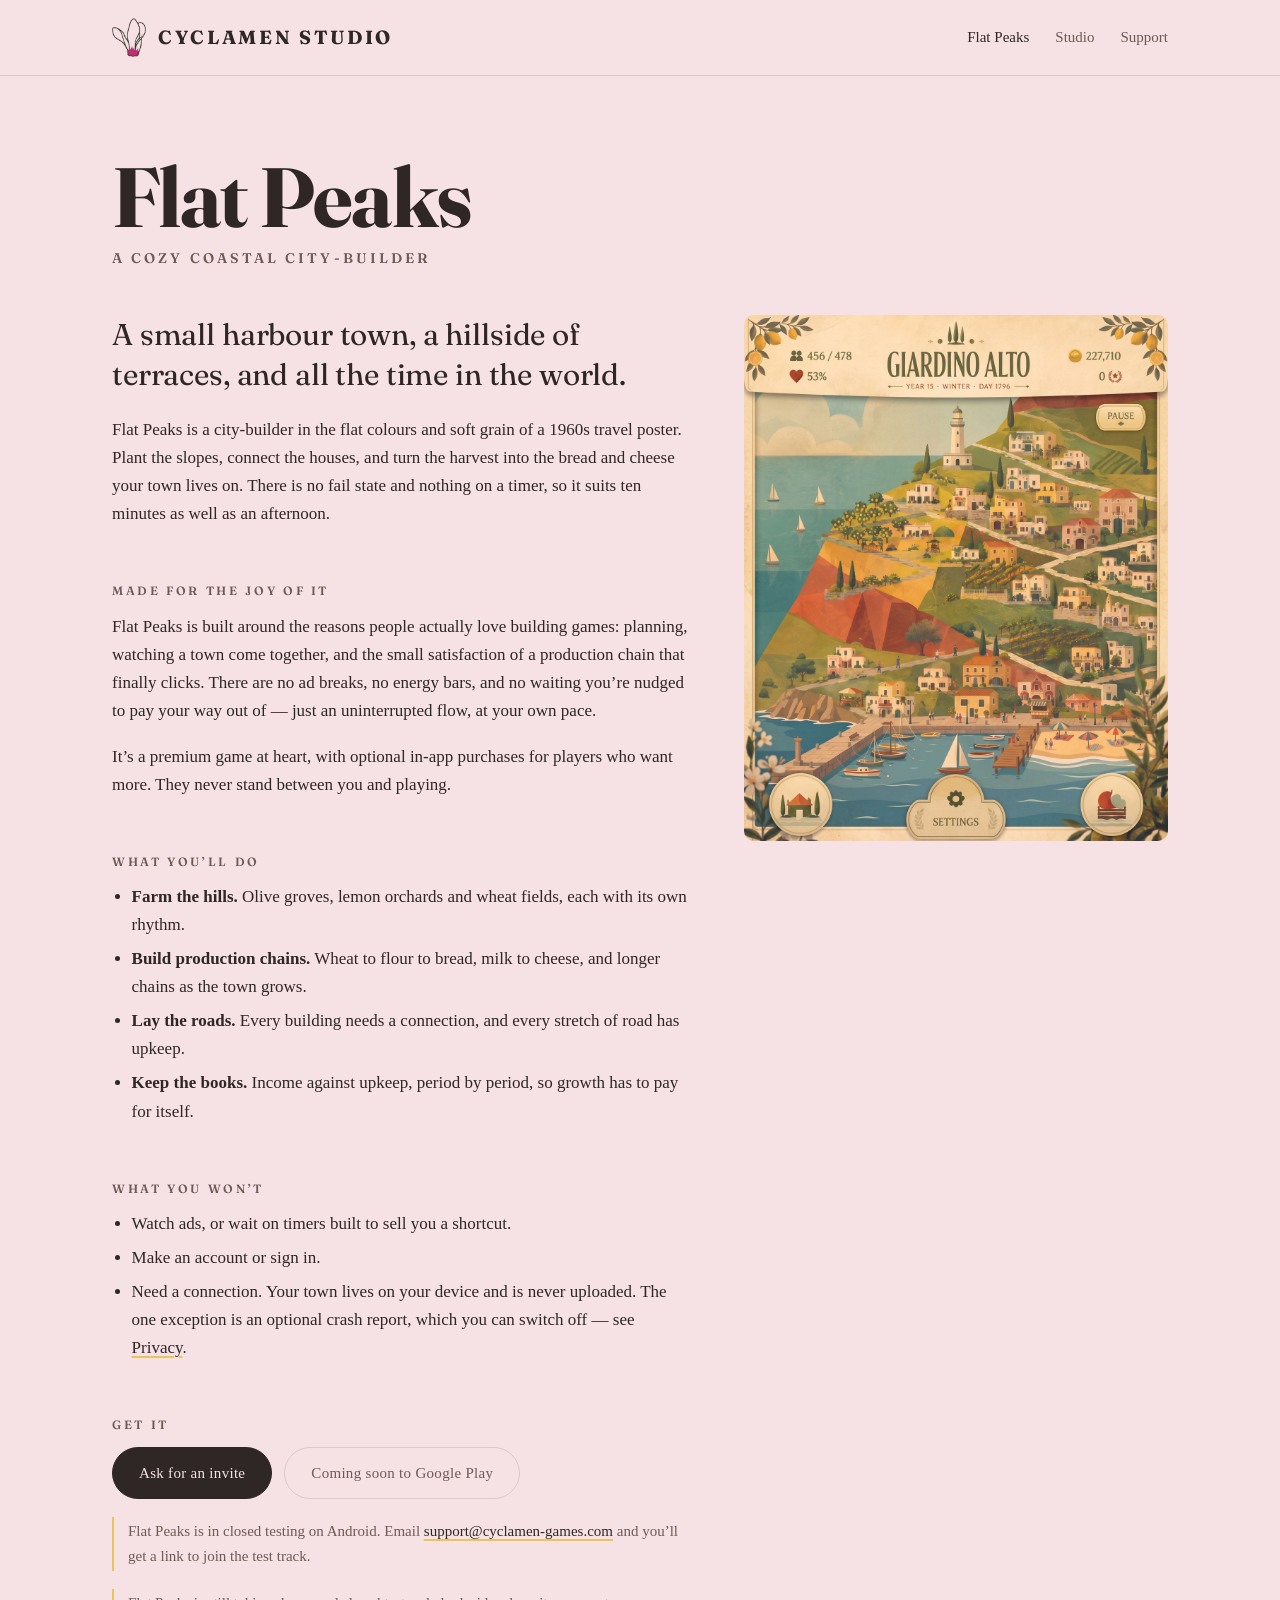
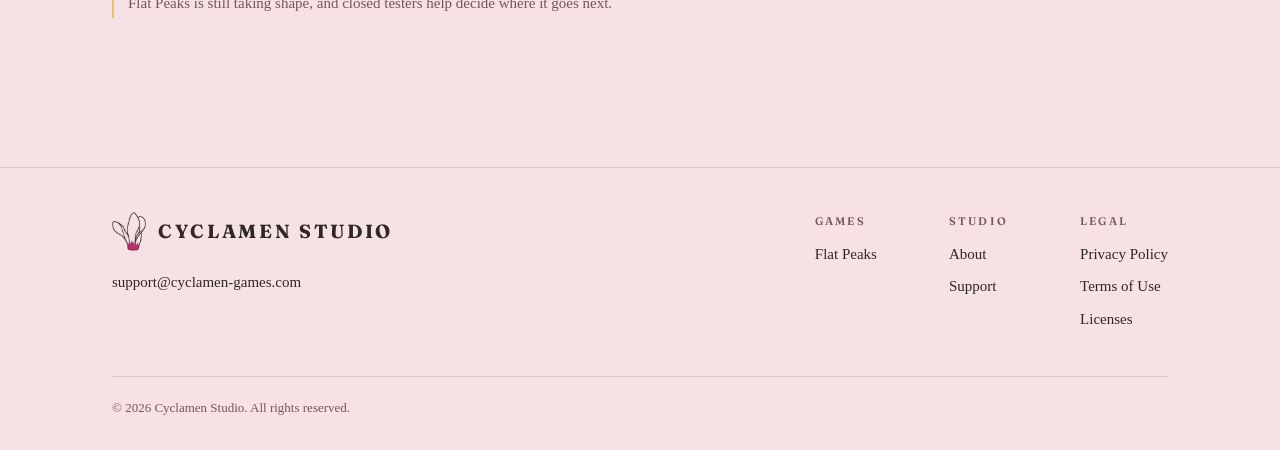
==== commit 1d4d936b: "Add "Made for the joy of it" copy and replace "nothing to buy" claims Flat Peaks is moving to a prem" ====
--- a/flat-peaks.html
+++ b/flat-peaks.html
@@ -3,10 +3,10 @@
 <head>
 <meta charset="utf-8">
 <meta name="viewport" content="width=device-width, initial-scale=1">
-<title>Flat Peaks | Cyclamen Studio</title>
-<meta name="description" content="A coastal getaway you build. A 1960s travel poster that comes alive as you draw roads, farm and trade. No ads, no timers. Offline.">
+<title>Flat Peaks | A cozy coastal city-builder</title>
+<meta name="description" content="Flat Peaks is a cozy city-builder on a Mediterranean coast. Terrace the hills, run the production chains, and grow a harbour town at your own pace. No ads, no wait-or-pay timers, plays offline.">
 <meta property="og:title" content="Flat Peaks">
-<meta property="og:description" content="A coastal getaway you build. A 1960s travel poster that comes alive as you draw roads, farm and trade. No ads, no timers. Offline.">
+<meta property="og:description" content="A cozy coastal city-builder in the colours of a 1960s travel poster. No ads, no wait-or-pay timers, plays offline.">
 <meta property="og:type" content="website">
 <meta property="og:url" content="https://cyclamen-games.com/flat-peaks.html">
 <meta property="og:image" content="https://cyclamen-games.com/images/flat-peaks-og.jpg">
@@ -37,7 +37,7 @@
 <main class="wrap">
 
   <h1 class="wordmark">Flat Peaks</h1>
-  <p class="tagline">A travel poster that comes alive</p>
+  <p class="tagline">A cozy coastal city-builder</p>
 
   <div class="game-page">
     <figure class="art">
@@ -57,6 +57,19 @@
         a timer, so it suits ten minutes as well as an afternoon.
       </p>
 
+      <h2>Made for the joy of it</h2>
+      <p>
+        Flat Peaks is built around the reasons people actually love building games:
+        planning, watching a town come together, and the small satisfaction of a
+        production chain that finally clicks. There are no ad breaks, no energy bars,
+        and no waiting you&rsquo;re nudged to pay your way out of &mdash; just an
+        uninterrupted flow, at your own pace.
+      </p>
+      <p>
+        It&rsquo;s a premium game at heart, with optional in-app purchases for players
+        who want more. They never stand between you and playing.
+      </p>
+
       <h2>What you&rsquo;ll do</h2>
       <ul>
         <li><strong>Farm the hills.</strong> Olive groves, lemon orchards and wheat fields, each with its own rhythm.</li>
@@ -67,7 +80,7 @@
 
       <h2>What you won&rsquo;t</h2>
       <ul>
-        <li>Watch ads or buy anything.</li>
+        <li>Watch ads, or wait on timers built to sell you a shortcut.</li>
         <li>Make an account or sign in.</li>
         <li>Need a connection. Your town lives on your device and is never uploaded. The one exception is an optional crash report, which you can switch off &mdash; see <a href="/privacy.html">Privacy</a>.</li>
       </ul>
@@ -81,6 +94,9 @@
         Flat Peaks is in closed testing on Android. Email
         <a href="mailto:support@cyclamen-games.com">support@cyclamen-games.com</a>
         and you&rsquo;ll get a link to join the test track.
+      </p>
+      <p class="note">
+        Flat Peaks is still taking shape, and closed testers help decide where it goes next.
       </p>
 
     </div>
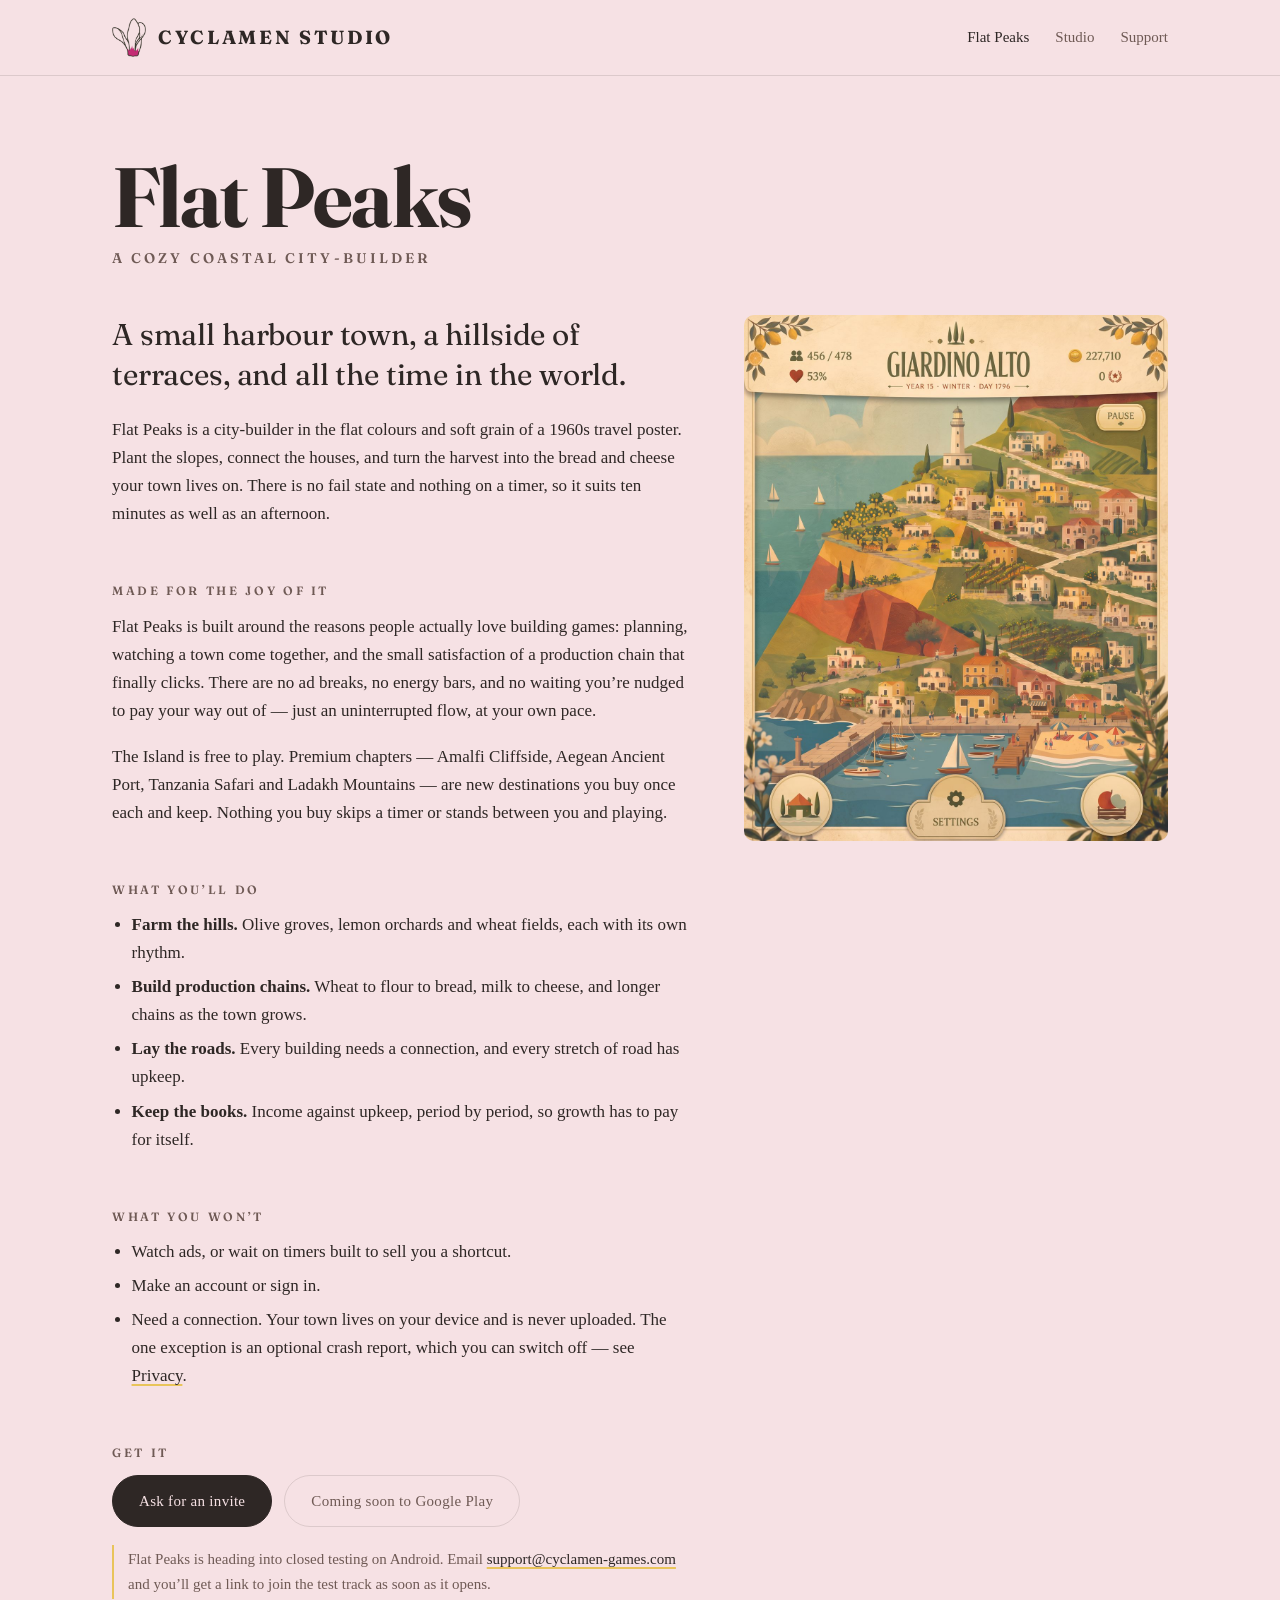
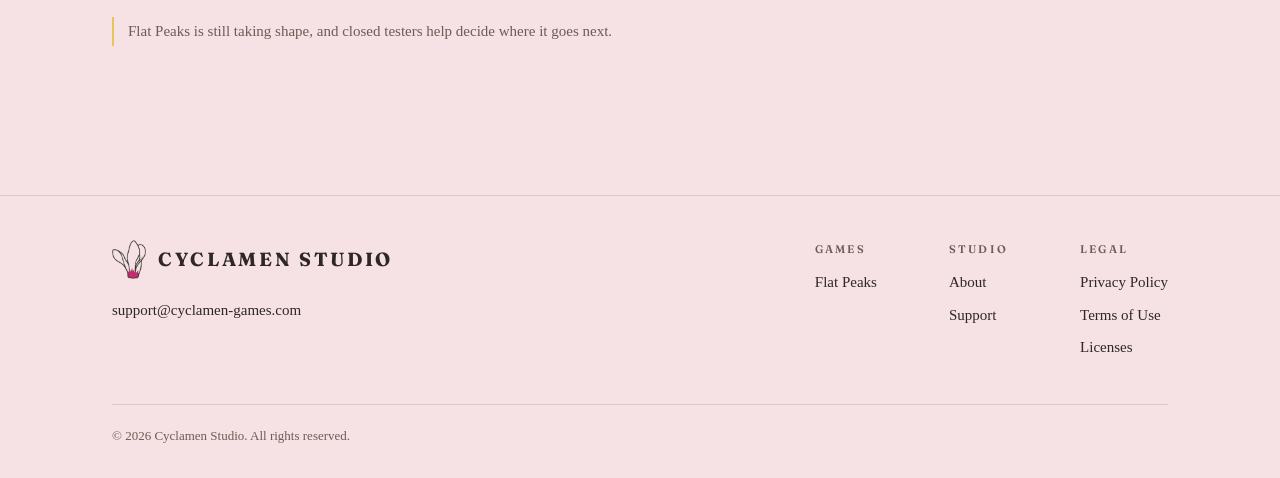
==== commit 293085ee: "Refresh site copy for premium chapters, test status and live mailbox - Add a "Made for the joy of it" ====
--- a/flat-peaks.html
+++ b/flat-peaks.html
@@ -4,9 +4,9 @@
 <meta charset="utf-8">
 <meta name="viewport" content="width=device-width, initial-scale=1">
 <title>Flat Peaks | A cozy coastal city-builder</title>
-<meta name="description" content="Flat Peaks is a cozy city-builder on a Mediterranean coast. Terrace the hills, run the production chains, and grow a harbour town at your own pace. No ads, no wait-or-pay timers, plays offline.">
+<meta name="description" content="Flat Peaks is a cozy city-builder on a Mediterranean coast. Terrace the hills, run the production chains, and grow a harbour town at your own pace. Free to play, no ads, no wait-or-pay timers, plays offline.">
 <meta property="og:title" content="Flat Peaks">
-<meta property="og:description" content="A cozy coastal city-builder in the colours of a 1960s travel poster. No ads, no wait-or-pay timers, plays offline.">
+<meta property="og:description" content="A cozy coastal city-builder in the colours of a 1960s travel poster. Free to play, no ads, plays offline.">
 <meta property="og:type" content="website">
 <meta property="og:url" content="https://cyclamen-games.com/flat-peaks.html">
 <meta property="og:image" content="https://cyclamen-games.com/images/flat-peaks-og.jpg">
@@ -66,8 +66,10 @@
         uninterrupted flow, at your own pace.
       </p>
       <p>
-        It&rsquo;s a premium game at heart, with optional in-app purchases for players
-        who want more. They never stand between you and playing.
+        The Island is free to play. Premium chapters &mdash; Amalfi Cliffside, Aegean
+        Ancient Port, Tanzania Safari and Ladakh Mountains &mdash; are new destinations
+        you buy once each and keep. Nothing you buy skips a timer or stands between
+        you and playing.
       </p>
 
       <h2>What you&rsquo;ll do</h2>
@@ -91,9 +93,9 @@
         <span class="cta cta--soon">Coming soon to Google Play</span>
       </p>
       <p class="note">
-        Flat Peaks is in closed testing on Android. Email
+        Flat Peaks is heading into closed testing on Android. Email
         <a href="mailto:support@cyclamen-games.com">support@cyclamen-games.com</a>
-        and you&rsquo;ll get a link to join the test track.
+        and you&rsquo;ll get a link to join the test track as soon as it opens.
       </p>
       <p class="note">
         Flat Peaks is still taking shape, and closed testers help decide where it goes next.
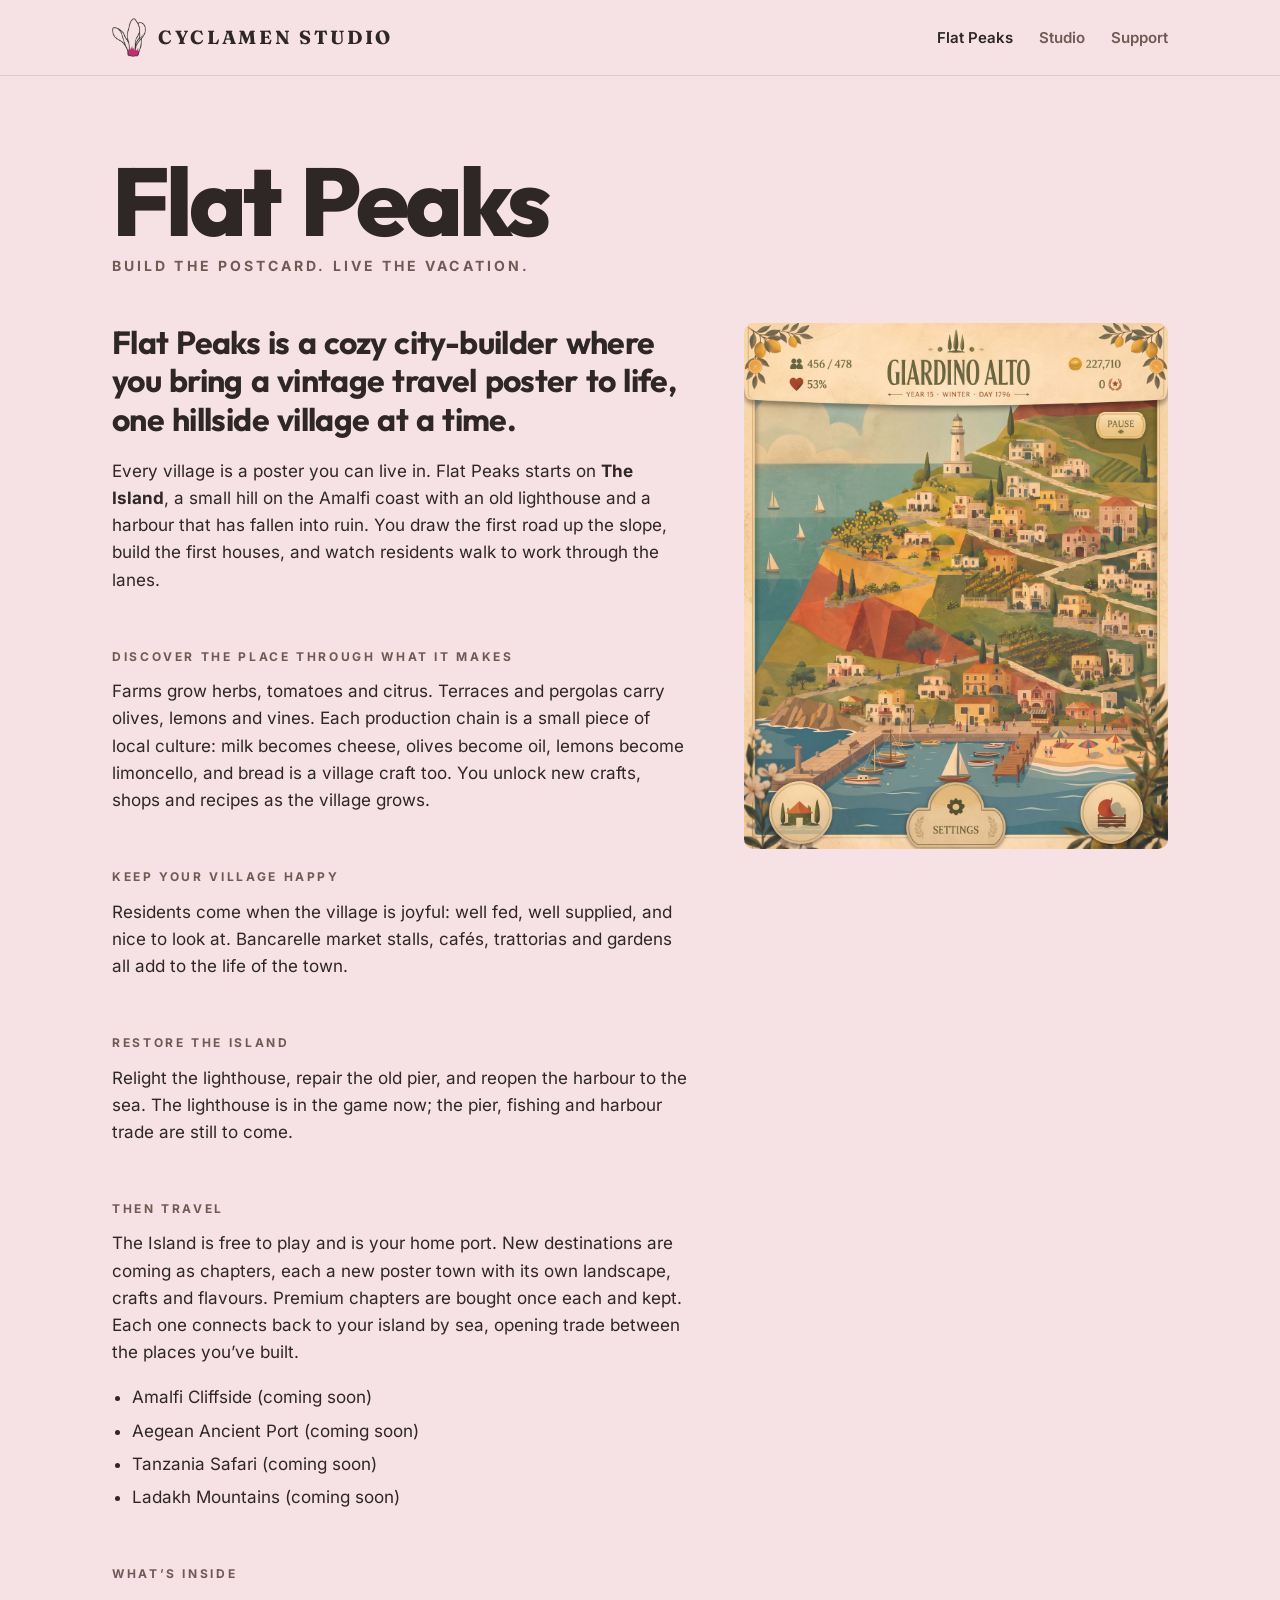
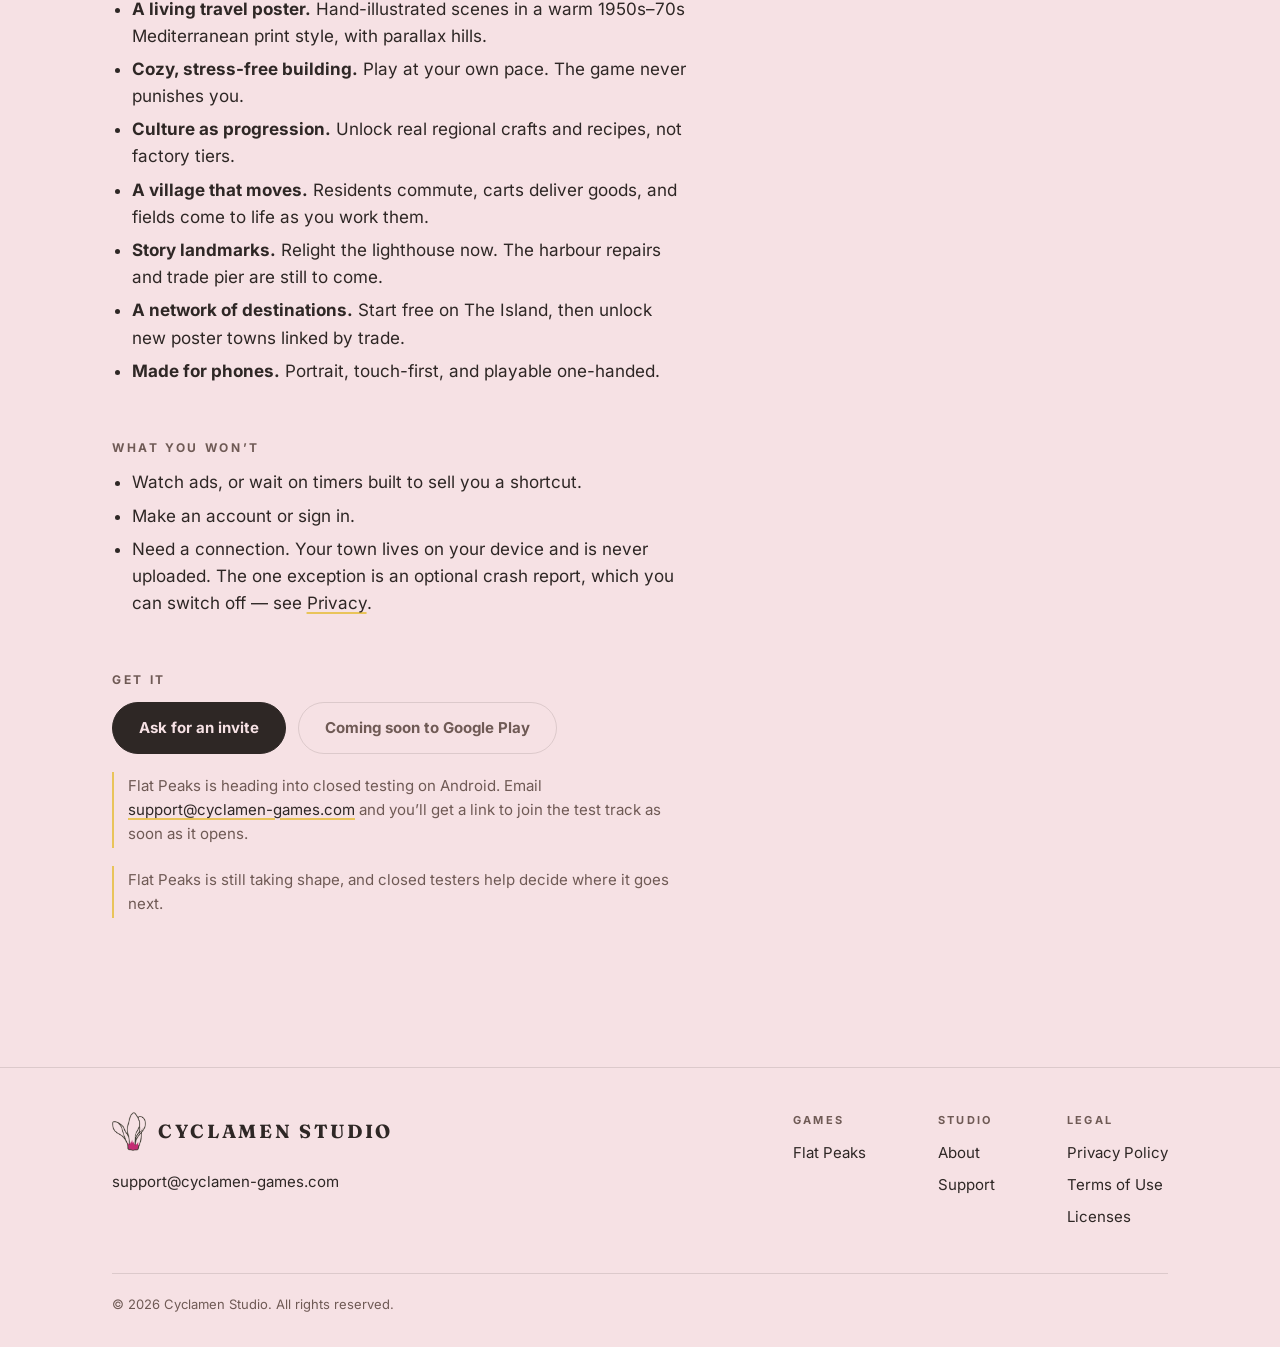
==== commit 51592ad7: "Update Flat Peaks copy to the new game description Rewrite the game page and the homepage card aroun" ====
--- a/flat-peaks.html
+++ b/flat-peaks.html
@@ -3,10 +3,10 @@
 <head>
 <meta charset="utf-8">
 <meta name="viewport" content="width=device-width, initial-scale=1">
-<title>Flat Peaks | A cozy coastal city-builder</title>
-<meta name="description" content="Flat Peaks is a cozy city-builder on a Mediterranean coast. Terrace the hills, run the production chains, and grow a harbour town at your own pace. Free to play, no ads, no wait-or-pay timers, plays offline.">
+<title>Flat Peaks | A cozy city-builder in a travel poster</title>
+<meta name="description" content="Flat Peaks is a cozy city-builder where you bring a vintage travel poster to life, one hillside village at a time. Draw a road up a sunny hill, build homes, and turn lemons, olives and grapes into bread, cheese, oil and limoncello. Free to play, no ads, no wait-or-pay timers, plays offline.">
 <meta property="og:title" content="Flat Peaks">
-<meta property="og:description" content="A cozy coastal city-builder in the colours of a 1960s travel poster. Free to play, no ads, plays offline.">
+<meta property="og:description" content="A cozy city-builder where you bring a vintage travel poster to life, one hillside village at a time. Free to play, no ads, plays offline.">
 <meta property="og:type" content="website">
 <meta property="og:url" content="https://cyclamen-games.com/flat-peaks.html">
 <meta property="og:image" content="https://cyclamen-games.com/images/flat-peaks-og.jpg">
@@ -37,7 +37,7 @@
 <main class="wrap">
 
   <h1 class="wordmark">Flat Peaks</h1>
-  <p class="tagline">A cozy coastal city-builder</p>
+  <p class="tagline">Build the postcard. Live the vacation.</p>
 
   <div class="game-page">
     <figure class="art">
@@ -47,37 +47,59 @@
 
     <div class="copy">
       <p class="lede">
-        A small harbour town, a hillside of terraces, and all the time in the world.
+        Flat Peaks is a cozy city-builder where you bring a vintage travel poster to life, one hillside village at a time.
       </p>
 
       <p>
-        Flat Peaks is a city-builder in the flat colours and soft grain of a 1960s
-        travel poster. Plant the slopes, connect the houses, and turn the harvest into
-        the bread and cheese your town lives on. There is no fail state and nothing on
-        a timer, so it suits ten minutes as well as an afternoon.
+        Every village is a poster you can live in. Flat Peaks starts on <strong>The Island</strong>,
+        a small hill on the Amalfi coast with an old lighthouse and a harbour that has fallen
+        into ruin. You draw the first road up the slope, build the first houses, and watch
+        residents walk to work through the lanes.
       </p>
 
-      <h2>Made for the joy of it</h2>
+      <h2>Discover the place through what it makes</h2>
       <p>
-        Flat Peaks is built around the reasons people actually love building games:
-        planning, watching a town come together, and the small satisfaction of a
-        production chain that finally clicks. There are no ad breaks, no energy bars,
-        and no waiting you&rsquo;re nudged to pay your way out of &mdash; just an
-        uninterrupted flow, at your own pace.
-      </p>
-      <p>
-        The Island is free to play. Premium chapters &mdash; Amalfi Cliffside, Aegean
-        Ancient Port, Tanzania Safari and Ladakh Mountains &mdash; are new destinations
-        you buy once each and keep. Nothing you buy skips a timer or stands between
-        you and playing.
+        Farms grow herbs, tomatoes and citrus. Terraces and pergolas carry olives, lemons and
+        vines. Each production chain is a small piece of local culture: milk becomes cheese,
+        olives become oil, lemons become limoncello, and bread is a village craft too. You
+        unlock new crafts, shops and recipes as the village grows.
       </p>
 
-      <h2>What you&rsquo;ll do</h2>
+      <h2>Keep your village happy</h2>
+      <p>
+        Residents come when the village is joyful: well fed, well supplied, and nice to look at.
+        Bancarelle market stalls, cafés, trattorias and gardens all add to the life of the town.
+      </p>
+
+      <h2>Restore the island</h2>
+      <p>
+        Relight the lighthouse, repair the old pier, and reopen the harbour to the sea. The
+        lighthouse is in the game now; the pier, fishing and harbour trade are still to come.
+      </p>
+
+      <h2>Then travel</h2>
+      <p>
+        The Island is free to play and is your home port. New destinations are coming as
+        chapters, each a new poster town with its own landscape, crafts and flavours. Premium
+        chapters are bought once each and kept. Each one connects back to your island by sea,
+        opening trade between the places you&rsquo;ve built.
+      </p>
       <ul>
-        <li><strong>Farm the hills.</strong> Olive groves, lemon orchards and wheat fields, each with its own rhythm.</li>
-        <li><strong>Build production chains.</strong> Wheat to flour to bread, milk to cheese, and longer chains as the town grows.</li>
-        <li><strong>Lay the roads.</strong> Every building needs a connection, and every stretch of road has upkeep.</li>
-        <li><strong>Keep the books.</strong> Income against upkeep, period by period, so growth has to pay for itself.</li>
+        <li>Amalfi Cliffside (coming soon)</li>
+        <li>Aegean Ancient Port (coming soon)</li>
+        <li>Tanzania Safari (coming soon)</li>
+        <li>Ladakh Mountains (coming soon)</li>
+      </ul>
+
+      <h2>What&rsquo;s inside</h2>
+      <ul>
+        <li><strong>A living travel poster.</strong> Hand-illustrated scenes in a warm 1950s&ndash;70s Mediterranean print style, with parallax hills.</li>
+        <li><strong>Cozy, stress-free building.</strong> Play at your own pace. The game never punishes you.</li>
+        <li><strong>Culture as progression.</strong> Unlock real regional crafts and recipes, not factory tiers.</li>
+        <li><strong>A village that moves.</strong> Residents commute, carts deliver goods, and fields come to life as you work them.</li>
+        <li><strong>Story landmarks.</strong> Relight the lighthouse now. The harbour repairs and trade pier are still to come.</li>
+        <li><strong>A network of destinations.</strong> Start free on The Island, then unlock new poster towns linked by trade.</li>
+        <li><strong>Made for phones.</strong> Portrait, touch-first, and playable one-handed.</li>
       </ul>
 
       <h2>What you won&rsquo;t</h2>
--- a/style.css
+++ b/style.css
@@ -1,29 +1,23 @@
-/* Self-hosted (SIL OFL, see fonts/): Fraunces for display, Libre Caslon Text for reading. */
+/* Self-hosted (SIL OFL, see fonts/): Outfit for statements, Inter for reading,
+   Fraunces only for the gentle brand wordmark. */
+@font-face {
+  font-family: "Outfit";
+  src: url("/fonts/outfit-latin.woff2") format("woff2");
+  font-weight: 100 900;
+  font-style: normal;
+  font-display: swap;
+}
+@font-face {
+  font-family: "Inter";
+  src: url("/fonts/inter-latin.woff2") format("woff2");
+  font-weight: 100 900;
+  font-style: normal;
+  font-display: swap;
+}
 @font-face {
   font-family: "Fraunces";
   src: url("/fonts/fraunces-latin.woff2") format("woff2");
   font-weight: 400 700;
-  font-style: normal;
-  font-display: swap;
-}
-@font-face {
-  font-family: "Fraunces";
-  src: url("/fonts/fraunces-italic-latin.woff2") format("woff2");
-  font-weight: 400 700;
-  font-style: italic;
-  font-display: swap;
-}
-@font-face {
-  font-family: "Libre Caslon Text";
-  src: url("/fonts/libre-caslon-text-400-latin.woff2") format("woff2");
-  font-weight: 400;
-  font-style: normal;
-  font-display: swap;
-}
-@font-face {
-  font-family: "Libre Caslon Text";
-  src: url("/fonts/libre-caslon-text-700-latin.woff2") format("woff2");
-  font-weight: 700;
   font-style: normal;
   font-display: swap;
 }
@@ -36,6 +30,7 @@
   --muted: #6f5a55;
   --green: #46663f;
   --yellow: #e9c45a;
+  --cyclamen: #9b2c66;
   --hairline: rgba(46, 39, 37, 0.13);
   /* The game card stays dark in both themes, like a framed print. */
   --card: #2e2725;
@@ -44,8 +39,9 @@
   --card-line: rgba(246, 225, 228, 0.28);
   --page: 66rem;
   --measure: 36rem;
-  --display: "Fraunces", Georgia, "Times New Roman", serif;
-  --text: "Libre Caslon Text", Georgia, "Times New Roman", serif;
+  --display: "Outfit", "Arial Black", system-ui, sans-serif;
+  --text: "Inter", system-ui, -apple-system, "Segoe UI", sans-serif;
+  --brand: "Fraunces", Georgia, "Times New Roman", serif;
 }
 
 *, *::before, *::after { box-sizing: border-box; }
@@ -58,8 +54,8 @@
   margin: 0;
   background: var(--paper);
   color: var(--ink);
-  font: 400 17px/1.65 var(--text);
-  font-feature-settings: "kern", "liga", "onum";
+  font: 400 17px/1.6 var(--text);
+  font-feature-settings: "kern", "liga";
 }
 
 img { max-width: 100%; height: auto; }
@@ -105,7 +101,7 @@
 
 .brand-name {
   margin: 0;
-  font-family: var(--display);
+  font-family: var(--brand);
   font-size: 19px;
   letter-spacing: 0.14em;
   text-transform: uppercase;
@@ -118,10 +114,14 @@
   flex-wrap: wrap;
   gap: 4px 26px;
   font-size: 15px;
+  font-weight: 600;
 }
 .top-nav a { color: var(--muted); text-decoration: none; }
 .top-nav a:hover,
 .top-nav a[aria-current="page"] { color: var(--ink); }
+
+/* Tight tracking on the display face pinches word gaps; give them back. */
+.hero h1, h2.section-title, .game-title h3, .contacts h3, .wordmark, .lede { word-spacing: 0.08em; }
 
 /* --- Home: hero --- */
 .hero {
@@ -130,14 +130,14 @@
 }
 .hero h1 {
   margin: 0;
-  max-width: 17ch;
-  font-family: var(--display);
-  font-weight: 400;
-  font-size: clamp(44px, 7.4vw, 92px);
-  line-height: 1.02;
-  letter-spacing: -0.02em;
-}
-.hero em { font-style: italic; color: var(--green); }
+  max-width: 14ch;
+  font-family: var(--display);
+  font-weight: 800;
+  font-size: clamp(56px, 10vw, 132px);
+  line-height: 0.92;
+  letter-spacing: -0.04em;
+}
+.hero em { font-style: normal; color: var(--cyclamen); }
 
 /* --- Section heads --- */
 .section-head {
@@ -151,6 +151,7 @@
 .section-head h2 { margin: 0; }
 .section-head .count {
   font-family: var(--display);
+  font-weight: 800;
   font-size: 22px;
   color: var(--muted);
 }
@@ -158,10 +159,10 @@
 h2.section-title {
   margin: 0 0 18px;
   font-family: var(--display);
-  font-weight: 400;
-  font-size: clamp(32px, 4.4vw, 46px);
-  line-height: 1.1;
-  letter-spacing: -0.01em;
+  font-weight: 800;
+  font-size: clamp(36px, 5vw, 56px);
+  line-height: 1;
+  letter-spacing: -0.03em;
   text-transform: none;
   color: var(--ink);
 }
@@ -199,9 +200,10 @@
 .game-title h3 {
   margin: 0;
   font-family: var(--display);
-  font-weight: 500;
-  font-size: clamp(30px, 3.6vw, 40px);
+  font-weight: 800;
+  font-size: clamp(32px, 3.8vw, 44px);
   line-height: 1;
+  letter-spacing: -0.03em;
   color: var(--card-ink);
 }
 .game-body p { margin: 0 0 14px; }
@@ -217,9 +219,9 @@
   border-radius: 999px;
   background: var(--yellow);
   color: #2e2725;
-  font-family: var(--display);
+  font-family: var(--text);
   font-size: 11px;
-  font-weight: 600;
+  font-weight: 700;
   letter-spacing: 0.16em;
   text-transform: uppercase;
   white-space: nowrap;
@@ -250,9 +252,10 @@
 .contacts h3 {
   margin: 0 0 8px;
   font-family: var(--display);
-  font-weight: 400;
-  font-size: 26px;
-  line-height: 1.15;
+  font-weight: 800;
+  font-size: 28px;
+  line-height: 1.05;
+  letter-spacing: -0.02em;
 }
 .contacts p { margin: 0 0 14px; font-size: 16px; color: var(--muted); }
 .contacts .link { font-size: 16px; }
@@ -261,21 +264,21 @@
 .wordmark {
   font-family: var(--display);
   margin: 0 0 10px;
-  font-size: clamp(40px, 9vw, 84px);
-  letter-spacing: -0.02em;
-  line-height: 0.95;
-  font-weight: 700;
+  font-size: clamp(44px, 9.5vw, 96px);
+  letter-spacing: -0.04em;
+  line-height: 0.92;
+  font-weight: 800;
   color: var(--ink);
 }
 
 .tagline {
-  font-family: var(--display);
+  font-family: var(--text);
   margin: 0 0 clamp(28px, 5vh, 48px);
   font-size: clamp(12px, 2.6vw, 14px);
   letter-spacing: 0.22em;
   text-transform: uppercase;
   color: var(--muted);
-  font-weight: 600;
+  font-weight: 700;
 }
 
 /* Game page: copy beside the artwork on wide screens, artwork first on narrow. */
@@ -305,13 +308,13 @@
 
 /* --- Body copy --- */
 h2 {
-  font-family: var(--display);
+  font-family: var(--text);
   font-size: 12px;
   margin: 56px 0 14px;
   letter-spacing: 0.22em;
   text-transform: uppercase;
   color: var(--muted);
-  font-weight: 600;
+  font-weight: 700;
   line-height: 1.2;
 }
 
@@ -332,12 +335,12 @@
 
 .lede {
   font-family: var(--display);
-  font-size: clamp(22px, 3.2vw, 30px);
-  line-height: 1.35;
-  font-weight: 400;
+  font-size: clamp(24px, 3.4vw, 32px);
+  line-height: 1.2;
+  font-weight: 700;
   color: var(--ink);
   margin: 0 0 20px;
-  letter-spacing: -0.005em;
+  letter-spacing: -0.02em;
 }
 
 .updated {
@@ -356,8 +359,8 @@
   background: var(--ink);
   color: var(--paper);
   text-decoration: none;
-  letter-spacing: 0.02em;
   font-size: 15px;
+  font-weight: 700;
   border-radius: 999px;
   border: 1px solid var(--ink);
 }
@@ -423,9 +426,9 @@
 }
 .footer-cols h4 {
   margin: 0 0 12px;
-  font-family: var(--display);
+  font-family: var(--text);
   font-size: 11px;
-  font-weight: 600;
+  font-weight: 700;
   letter-spacing: 0.2em;
   text-transform: uppercase;
   color: var(--muted);
@@ -462,6 +465,7 @@
     --muted: #c3a5a8;
     --green: #a7c793;
     --yellow: #e8c66a;
+    --cyclamen: #f3a6c9;
     --hairline: rgba(244, 230, 228, 0.14);
     --card: #34121f;
   }
